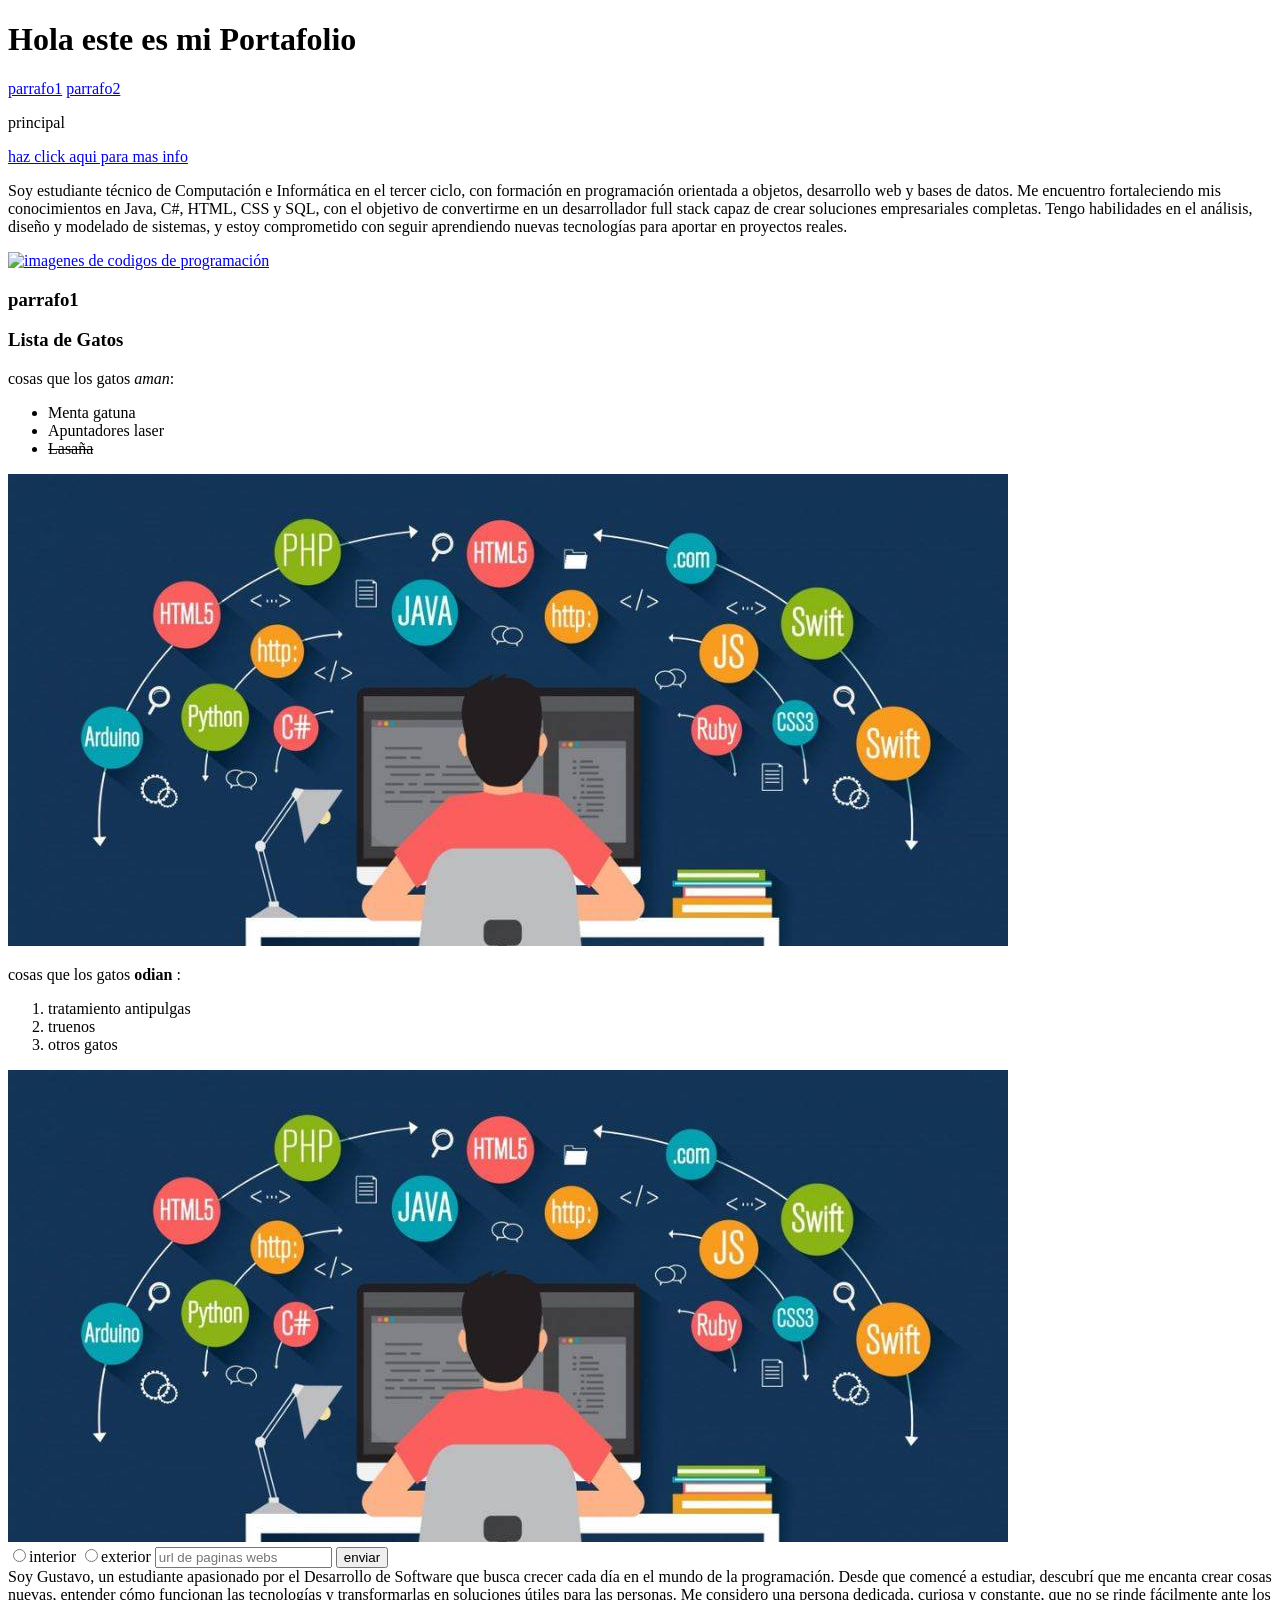
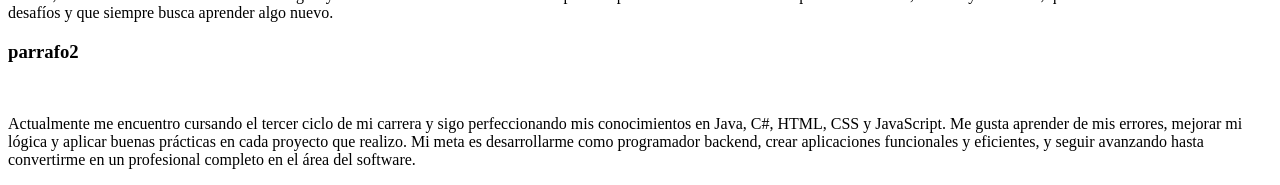
==== index.html @ 9cce6bbe "actualizacion2" ====
<!DOCTYPE html>
<html lang="es">
  <head>
    <title>Portafolio Gustavo</title>
      </head>
        <body>
    
          <main>
            <h1>Hola este es mi Portafolio</h1>
            <a href="#parrafo1">parrafo1</a>
            <a href="#parrafo2">parrafo2</a>
            <p>principal</p>
              <p><a href="https://www.youtube.com/" target="_blank" rel="noopener neroferrer">haz click aqui para mas info</a>  </p>  
              <p>Soy estudiante técnico de Computación e Informática en el tercer ciclo, con formación en programación orientada a objetos, desarrollo web y bases de datos.
               Me encuentro fortaleciendo mis conocimientos en Java, C#, HTML, CSS y SQL, con el objetivo de convertirme en un desarrollador full stack capaz de crear soluciones empresariales completas.
              Tengo habilidades en el análisis, diseño y modelado de sistemas, y estoy comprometido con seguir aprendiendo nuevas tecnologías para aportar en proyectos reales.
              </p>
            <a href="#"><img src="https://www.sise.edu.pe/uploads/guia_lenguaje_programacion_254696ccae.jpg" alt="imagenes de codigos de programación"></a>
         <br>
           
              
              <h3 id="parrafo1">parrafo1</h3>
            <p >

              <h3> Lista de Gatos</h3>
              <p>cosas que los gatos <em>aman</em>:</p>

              <ul>
                <li>Menta gatuna</li>
                <li>Apuntadores laser</li>
                <li><s>Lasaña</s></li>
              </ul>
              <a href="https://www.youtube.com/" target="_blank" rel="noopener neroferrer"><img src="img/programacion.jpg" alt="iamgen de programacion"></a>
             
              <p>cosas que los gatos <strong> odian </strong>:</p>
              <ol>
               <li>tratamiento antipulgas</li>
               <li>truenos</li>
               <li>otros gatos</li>
              
              </ol>
              <img src="img/programacion.jpg">
              <form >
                <label forn><input type="radio">interior</label>
                <input type="radio">exterior
               <input type="text" placeholder="url de paginas webs">
               <button type="submit">enviar</button>


              </form>


            </main>
          


Soy Gustavo, un estudiante apasionado por el Desarrollo de Software que busca crecer cada día en el mundo de la programación. Desde que comencé a estudiar, descubrí que me encanta crear cosas nuevas, entender cómo funcionan las tecnologías y transformarlas en soluciones útiles para las personas. Me considero una persona dedicada, curiosa y constante, que no se rinde fácilmente ante los desafíos y que siempre busca aprender algo nuevo.
</p >
<h3 id="parrafo2">parrafo2</h3> <br>
<p >
Actualmente me encuentro cursando el tercer ciclo de mi carrera y sigo perfeccionando mis conocimientos en Java, C#, HTML, CSS y JavaScript. Me gusta aprender de mis errores, mejorar mi lógica y aplicar buenas prácticas en cada proyecto que realizo. Mi meta es desarrollarme como programador backend, crear aplicaciones funcionales y eficientes, y seguir avanzando hasta convertirme en un profesional completo en el área del software.
</p>

        </body>



</html>
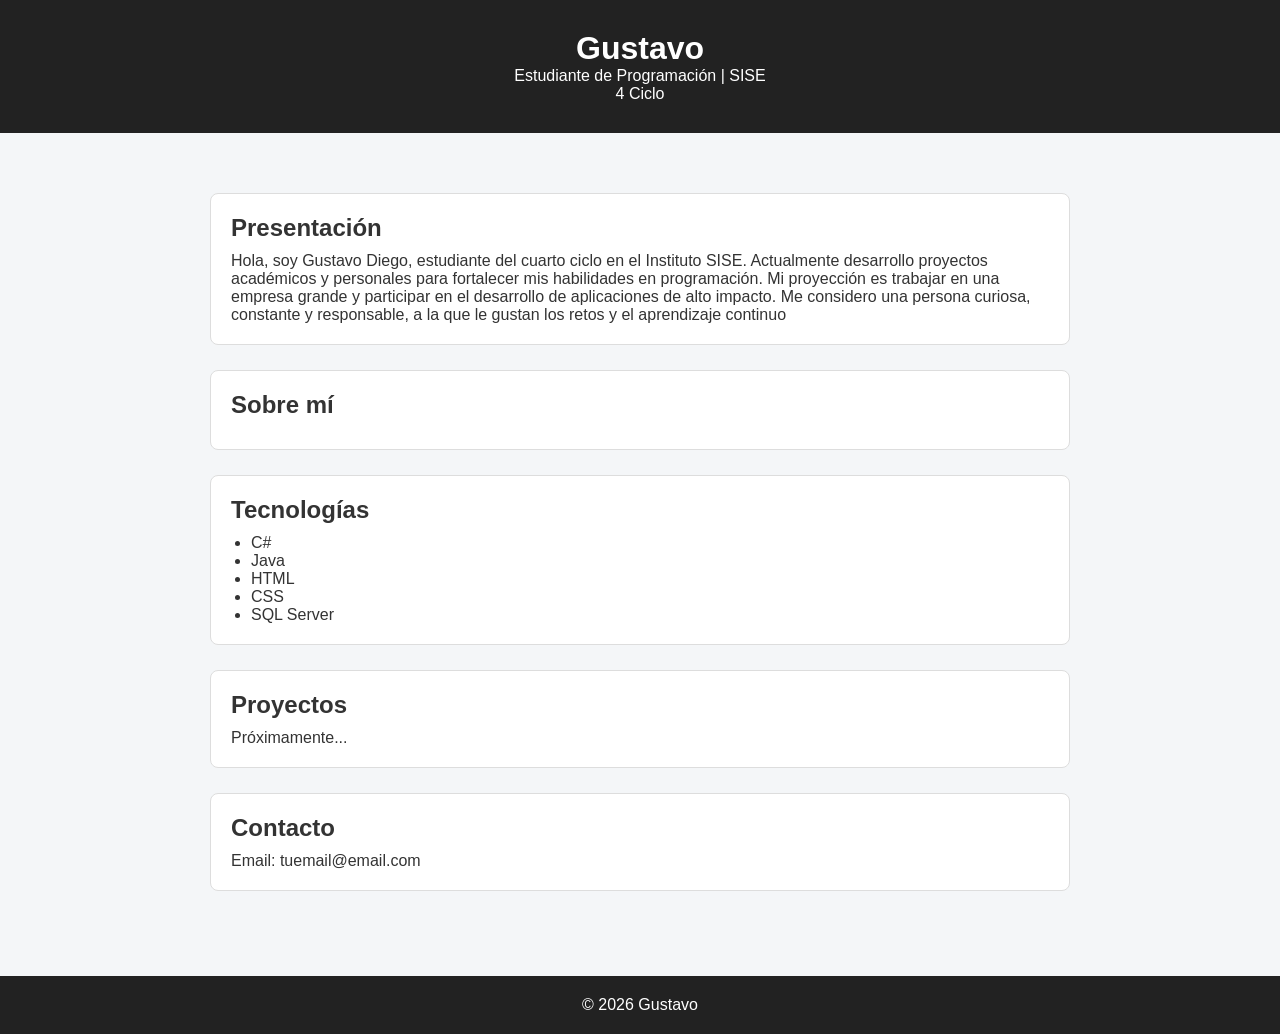
==== commit a024e758: "avance" ====
--- a/index.html
+++ b/index.html
@@ -1,68 +1,66 @@
 <!DOCTYPE html>
 <html lang="es">
-  <head>
-    <title>Portafolio Gustavo</title>
-      </head>
-        <body>
+<head>
+    <meta charset="UTF-8">
+    <title>Portafolio | Gustavo</title>
+    <link rel="stylesheet" href="css/style.css">
+
     
-          <main>
-            <h1>Hola este es mi Portafolio</h1>
-            <a href="#parrafo1">parrafo1</a>
-            <a href="#parrafo2">parrafo2</a>
-            <p>principal</p>
-              <p><a href="https://www.youtube.com/" target="_blank" rel="noopener neroferrer">haz click aqui para mas info</a>  </p>  
-              <p>Soy estudiante técnico de Computación e Informática en el tercer ciclo, con formación en programación orientada a objetos, desarrollo web y bases de datos.
-               Me encuentro fortaleciendo mis conocimientos en Java, C#, HTML, CSS y SQL, con el objetivo de convertirme en un desarrollador full stack capaz de crear soluciones empresariales completas.
-              Tengo habilidades en el análisis, diseño y modelado de sistemas, y estoy comprometido con seguir aprendiendo nuevas tecnologías para aportar en proyectos reales.
-              </p>
-            <a href="#"><img src="https://www.sise.edu.pe/uploads/guia_lenguaje_programacion_254696ccae.jpg" alt="imagenes de codigos de programación"></a>
-         <br>
-           
-              
-              <h3 id="parrafo1">parrafo1</h3>
-            <p >
+</head>
 
-              <h3> Lista de Gatos</h3>
-              <p>cosas que los gatos <em>aman</em>:</p>
+<body>
 
-              <ul>
-                <li>Menta gatuna</li>
-                <li>Apuntadores laser</li>
-                <li><s>Lasaña</s></li>
-              </ul>
-              <a href="https://www.youtube.com/" target="_blank" rel="noopener neroferrer"><img src="img/programacion.jpg" alt="iamgen de programacion"></a>
-             
-              <p>cosas que los gatos <strong> odian </strong>:</p>
-              <ol>
-               <li>tratamiento antipulgas</li>
-               <li>truenos</li>
-               <li>otros gatos</li>
-              
-              </ol>
-              <img src="img/programacion.jpg">
-              <form >
-                <label forn><input type="radio">interior</label>
-                <input type="radio">exterior
-               <input type="text" placeholder="url de paginas webs">
-               <button type="submit">enviar</button>
+    <header>
+        <h1>Gustavo</h1>
+        <p>Estudiante de Programación | SISE</p>
+        <p>4 Ciclo</p>
+    </header>
 
+    <main>
 
-              </form>
+        <section id="inicio">
+            <h2>Presentación</h2>
+            <p>
+             Hola, soy Gustavo Diego, estudiante del cuarto ciclo en el Instituto SISE.
+             Actualmente desarrollo proyectos académicos y personales para fortalecer mis habilidades en programación.
+             Mi proyección es trabajar en una empresa grande y participar en el desarrollo de aplicaciones de alto impacto.
+             Me considero una persona curiosa, constante y responsable, a la que le gustan los retos y el aprendizaje continuo
+            </p>
+        </section>
 
+        <section id="sobre-mi">
+            <h2>Sobre mí</h2>
+            <p>
+                <!-- Tu historia, intereses -->
+            </p>
+        </section>
 
-            </main>
-          
+        <section id="tecnologias">
+            <h2>Tecnologías</h2>
+            <ul>
+                <li>C#</li>
+                <li>Java</li>
+                <li>HTML</li>
+                <li>CSS</li>
+                <li>SQL Server</li>
+            </ul>
+        </section>
 
+        <section id="proyectos">
+            <h2>Proyectos</h2>
+            <p>Próximamente...</p>
+        </section>
 
-Soy Gustavo, un estudiante apasionado por el Desarrollo de Software que busca crecer cada día en el mundo de la programación. Desde que comencé a estudiar, descubrí que me encanta crear cosas nuevas, entender cómo funcionan las tecnologías y transformarlas en soluciones útiles para las personas. Me considero una persona dedicada, curiosa y constante, que no se rinde fácilmente ante los desafíos y que siempre busca aprender algo nuevo.
-</p >
-<h3 id="parrafo2">parrafo2</h3> <br>
-<p >
-Actualmente me encuentro cursando el tercer ciclo de mi carrera y sigo perfeccionando mis conocimientos en Java, C#, HTML, CSS y JavaScript. Me gusta aprender de mis errores, mejorar mi lógica y aplicar buenas prácticas en cada proyecto que realizo. Mi meta es desarrollarme como programador backend, crear aplicaciones funcionales y eficientes, y seguir avanzando hasta convertirme en un profesional completo en el área del software.
-</p>
+        <section id="contacto">
+            <h2>Contacto</h2>
+            <p>Email: tuemail@email.com</p>
+        </section>
 
-        </body>
+    </main>
 
+    <footer>
+        <p>© 2026 Gustavo</p>
+    </footer>
 
-
-</html>+</body>
+</html>
--- a/css/style.css
+++ b/css/style.css
@@ -0,0 +1,47 @@
+* {
+  margin: 0;
+  padding: 0;
+  box-sizing: border-box;
+  font-family: Arial, sans-serif;
+}
+
+body {
+  background-color: #f4f6f8;
+  color: #333;
+}
+
+header {
+  background: #222;
+  color: white;
+  padding: 30px;
+  text-align: center;
+}
+
+main {
+  max-width: 900px;
+  margin: 40px auto;
+  padding: 20px;
+}
+
+section {
+  background: white;
+  padding: 20px;
+  margin-bottom: 25px;
+  border-radius: 8px;
+  border: 1px solid #ddd;
+}
+
+h2 {
+  margin-bottom: 10px;
+}
+
+ul {
+  padding-left: 20px;
+}
+
+footer {
+  text-align: center;
+  padding: 20px;
+  background: #222;
+  color: white;
+}
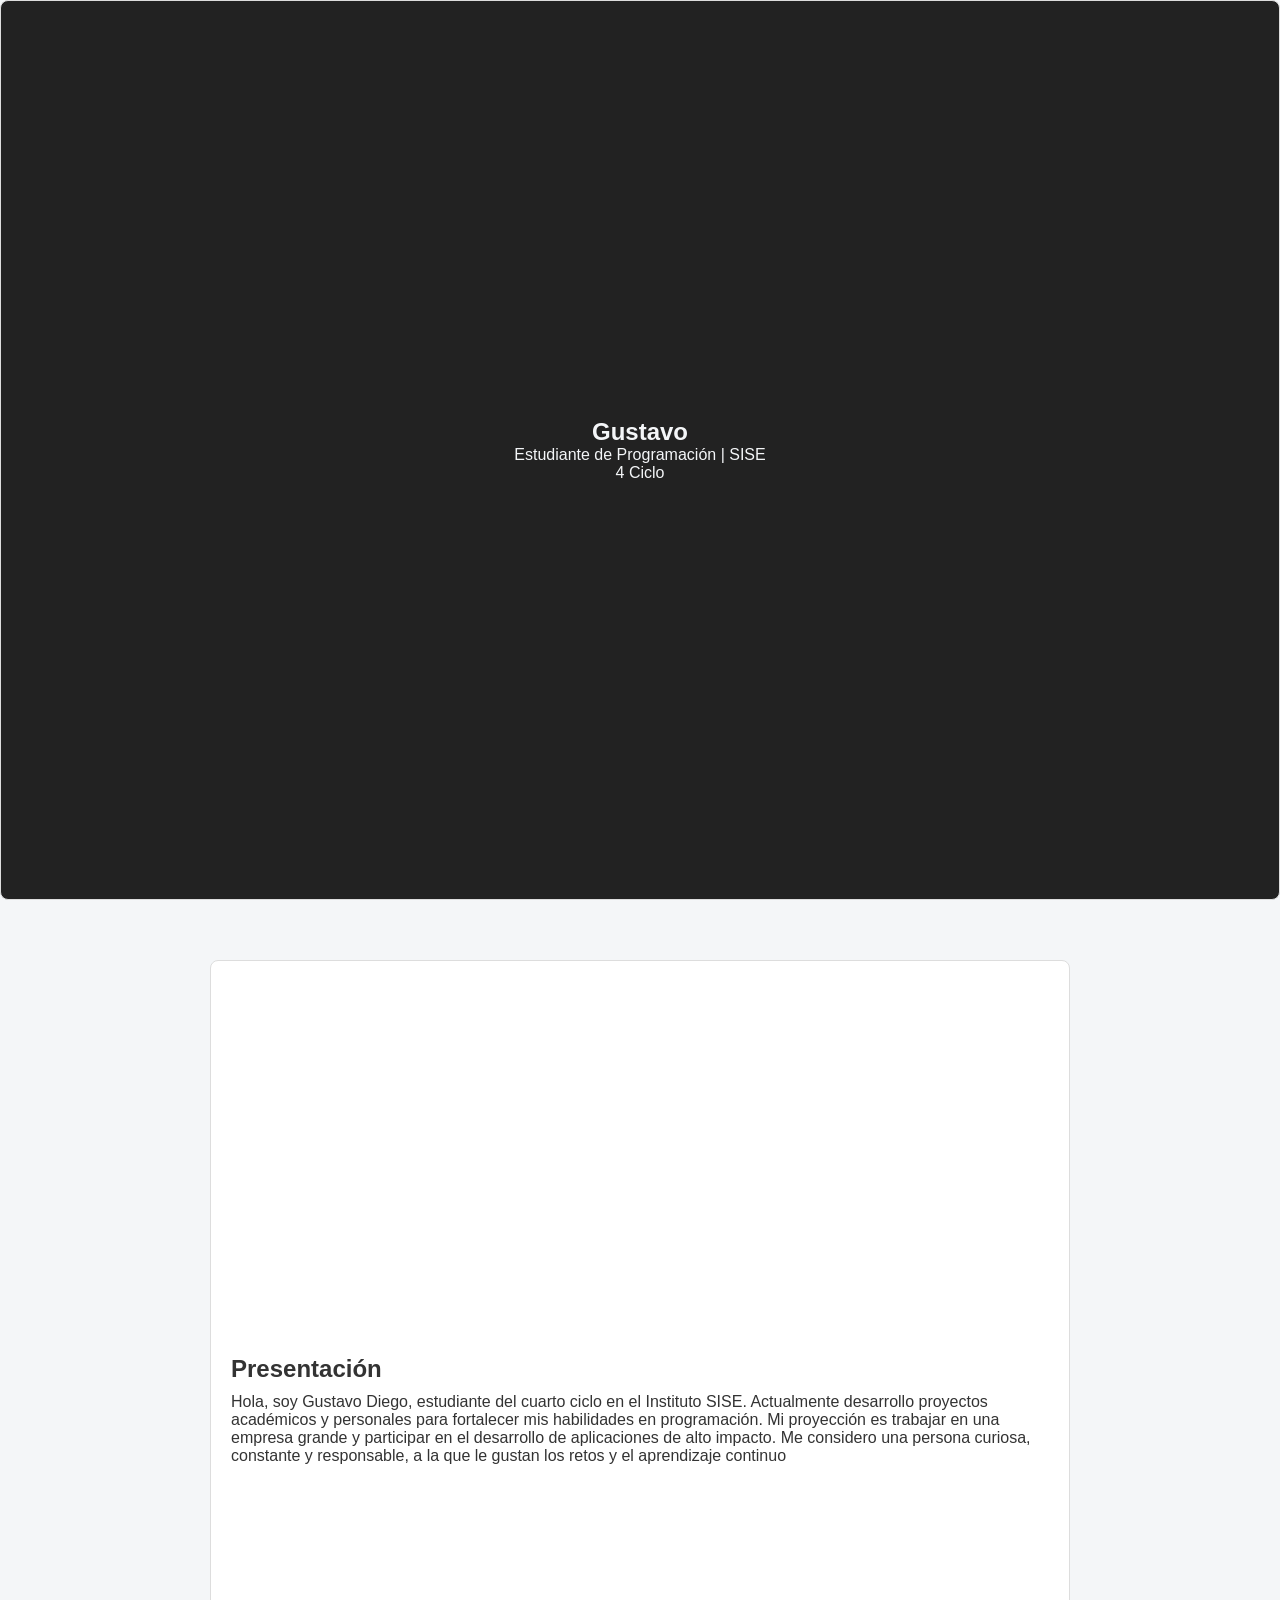
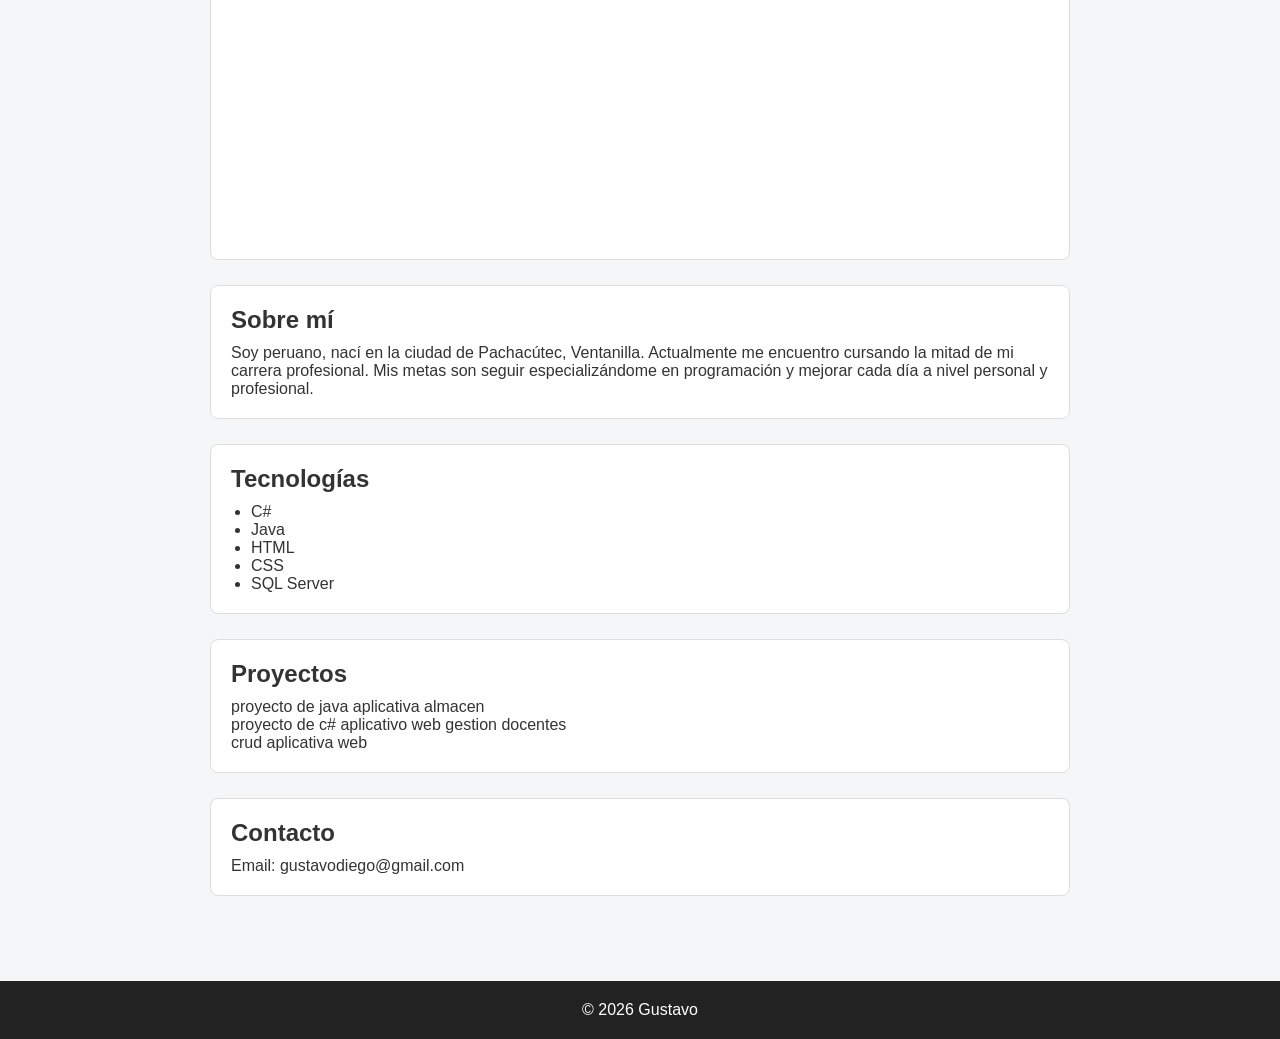
==== commit ade9c53d: "avance centrado de inicio" ====
--- a/index.html
+++ b/index.html
@@ -4,21 +4,28 @@
     <meta charset="UTF-8">
     <title>Portafolio | Gustavo</title>
     <link rel="stylesheet" href="css/style.css">
-
+    
     
 </head>
 
 <body>
 
-    <header>
+ 
+            
+                
+      <section class="pantalla">
+       
         <h1>Gustavo</h1>
         <p>Estudiante de Programación | SISE</p>
         <p>4 Ciclo</p>
-    </header>
-
+      
+     </section>
+   
+ 
+         
     <main>
-
-        <section id="inicio">
+    
+            <section id="inicio" class="inicio">
             <h2>Presentación</h2>
             <p>
              Hola, soy Gustavo Diego, estudiante del cuarto ciclo en el Instituto SISE.
@@ -26,12 +33,15 @@
              Mi proyección es trabajar en una empresa grande y participar en el desarrollo de aplicaciones de alto impacto.
              Me considero una persona curiosa, constante y responsable, a la que le gustan los retos y el aprendizaje continuo
             </p>
-        </section>
+            </section>
+           
 
         <section id="sobre-mi">
             <h2>Sobre mí</h2>
             <p>
-                <!-- Tu historia, intereses -->
+                Soy peruano, nací en la ciudad de Pachacútec, Ventanilla.
+                Actualmente me encuentro cursando la mitad de mi carrera profesional.
+                Mis metas son seguir especializándome en programación y mejorar cada día a nivel personal y profesional.
             </p>
         </section>
 
@@ -48,12 +58,14 @@
 
         <section id="proyectos">
             <h2>Proyectos</h2>
-            <p>Próximamente...</p>
+            <p>proyecto de java aplicativa almacen</p>
+            <p>proyecto de c# aplicativo web gestion docentes</p>
+            <p>crud aplicativa web</p>
         </section>
 
         <section id="contacto">
             <h2>Contacto</h2>
-            <p>Email: tuemail@email.com</p>
+            <p>Email: gustavodiego@gmail.com</p>
         </section>
 
     </main>
--- a/css/style.css
+++ b/css/style.css
@@ -45,3 +45,21 @@
   background: #222;
   color: white;
 }
+
+.pantalla {
+  height: 100vh;
+  display: flex;
+  flex-direction: column;
+  justify-content: center;
+  align-items: center;
+  background: #222;
+  color: #f4f6f8;
+}
+.inicio {
+  height: 100vh;
+  display: flex;
+  flex-direction: column;
+  justify-content: center;
+  align-items: flex-start;
+  text-align: left;
+}
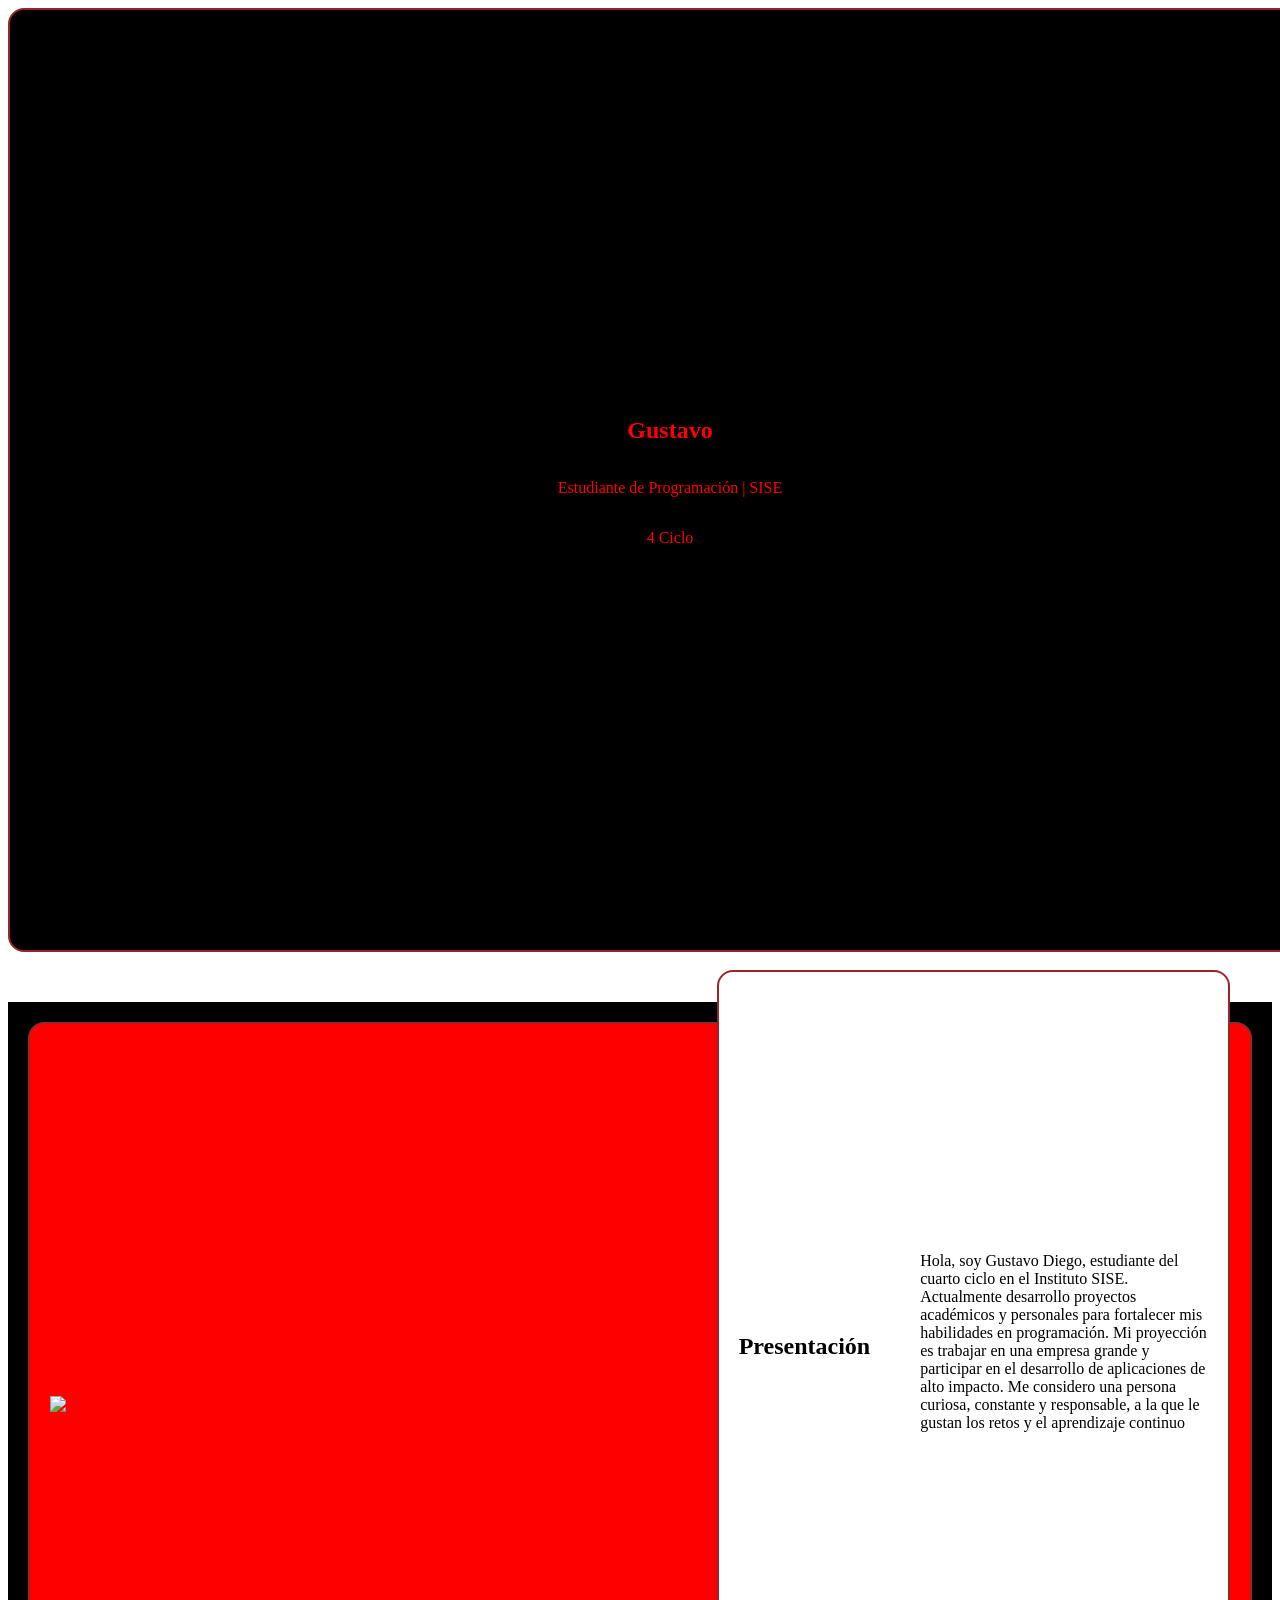
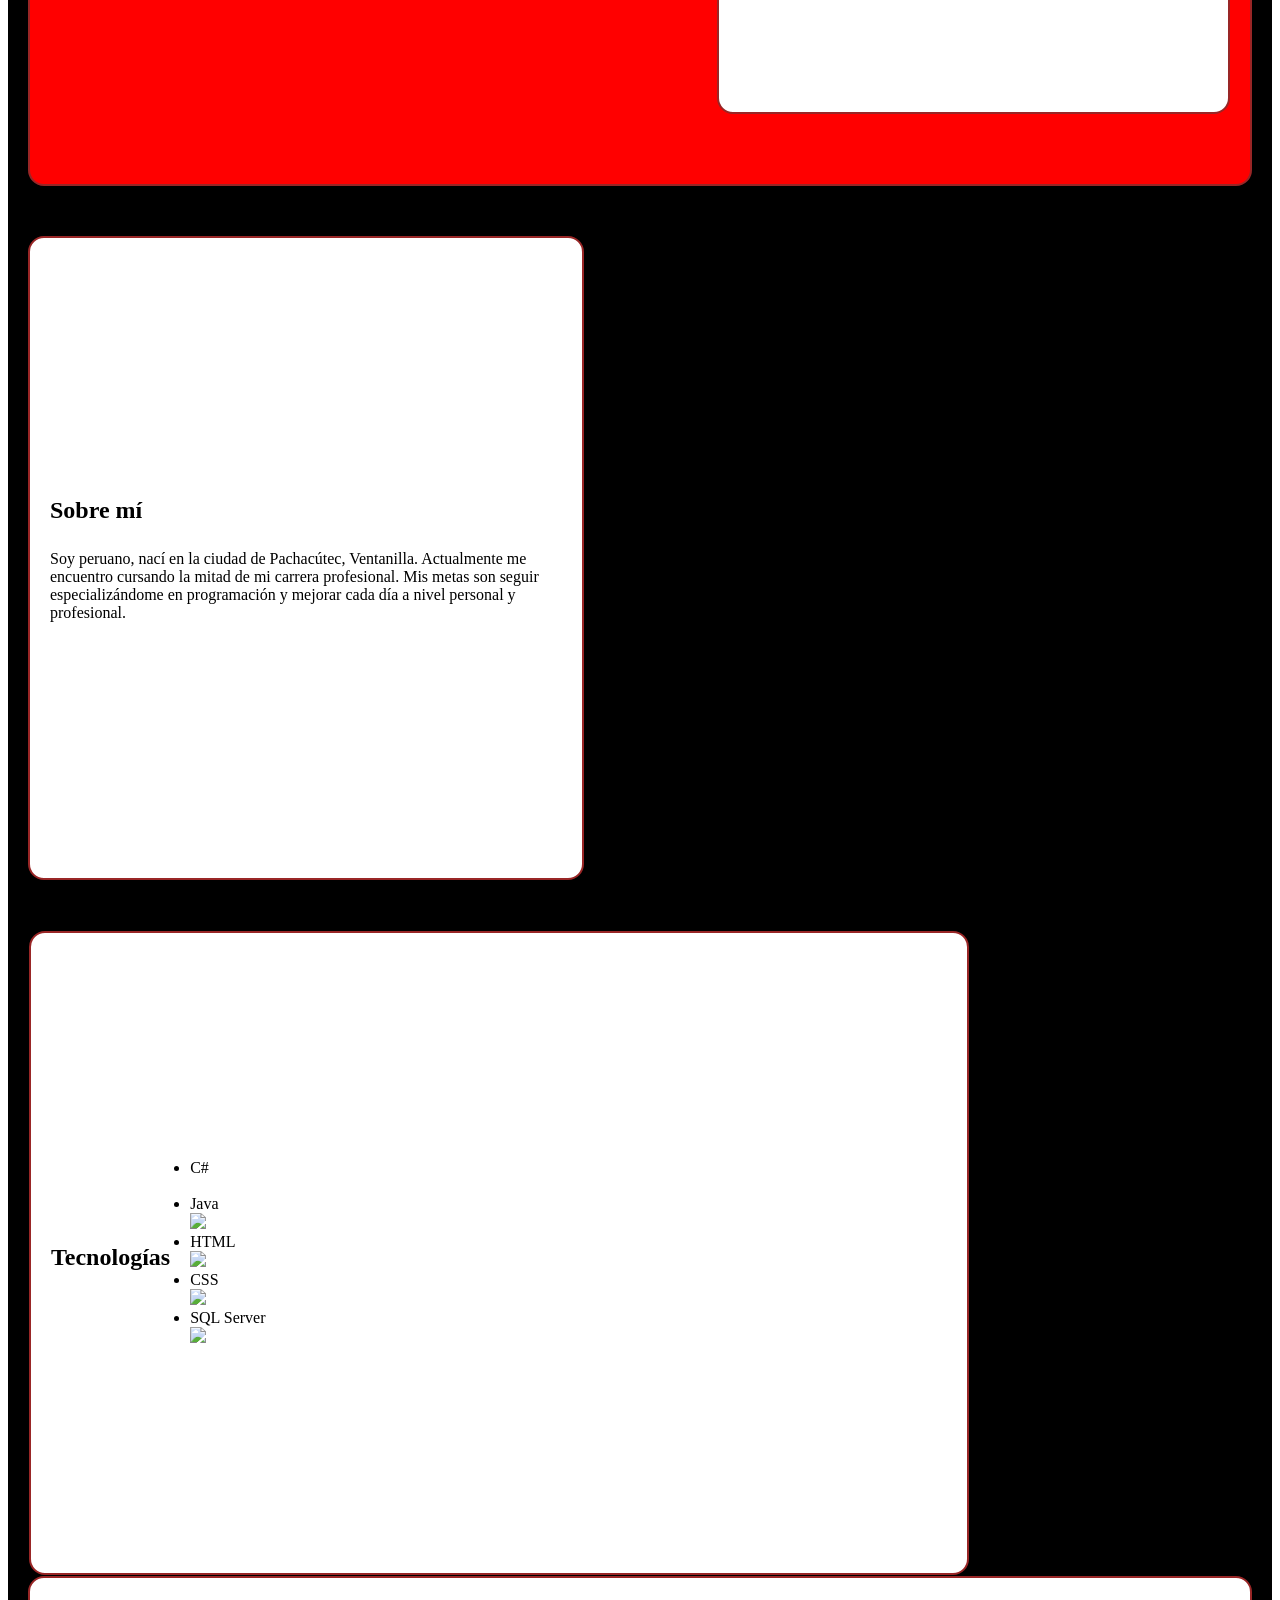
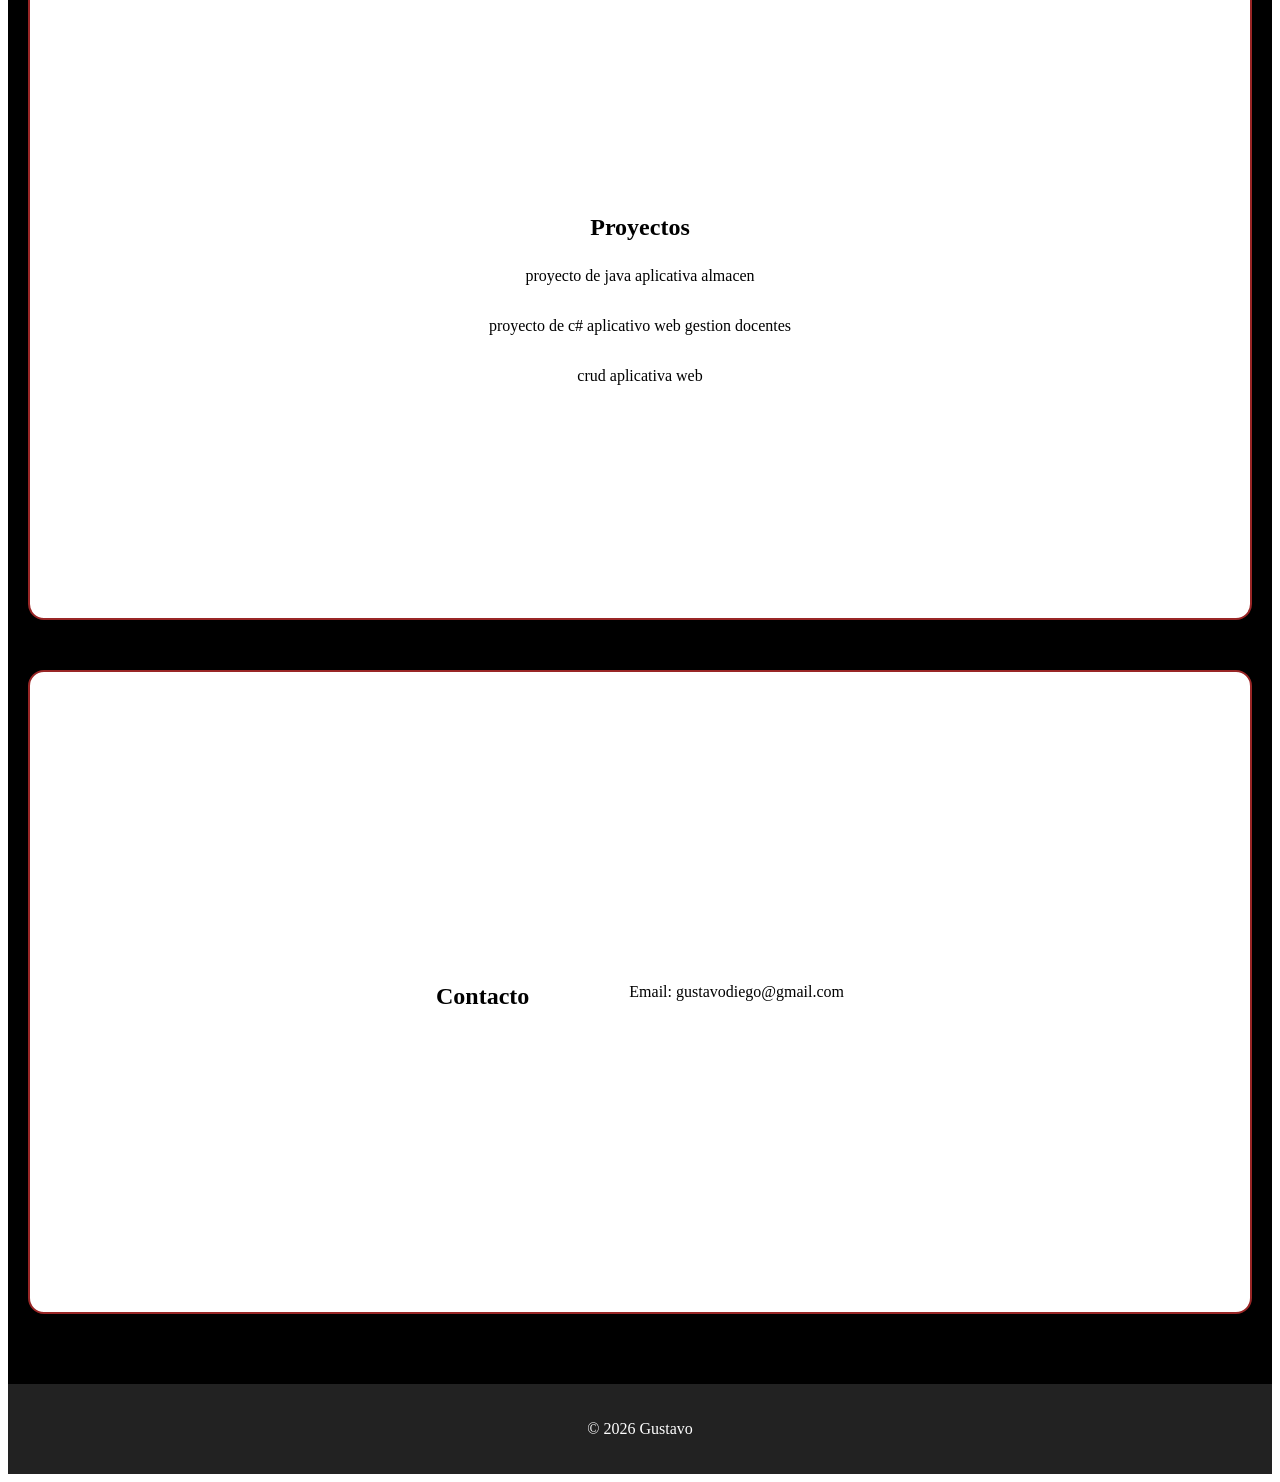
==== commit 3a42952c: "avance2" ====
--- a/index.html
+++ b/index.html
@@ -24,8 +24,10 @@
  
          
     <main>
-    
-            <section id="inicio" class="inicio">
+            <section class="contenedor-presentacion">
+            
+                <img src="https://encrypted-tbn0.gstatic.com/images?q=tbn:ANd9GcTNmwj1aeTQjbBTw-MqZvnBuX50CqF8sn79lw&s"  class="fprogramando">
+                 <section id="inicio" class="Presentacion">
             <h2>Presentación</h2>
             <p>
              Hola, soy Gustavo Diego, estudiante del cuarto ciclo en el Instituto SISE.
@@ -34,36 +36,53 @@
              Me considero una persona curiosa, constante y responsable, a la que le gustan los retos y el aprendizaje continuo
             </p>
             </section>
-           
+               </section>
 
-        <section id="sobre-mi">
+        <section id="sobre-mi" class="sobremi">
             <h2>Sobre mí</h2>
             <p>
                 Soy peruano, nací en la ciudad de Pachacútec, Ventanilla.
                 Actualmente me encuentro cursando la mitad de mi carrera profesional.
                 Mis metas son seguir especializándome en programación y mejorar cada día a nivel personal y profesional.
             </p>
-        </section>
+        </section> 
 
-        <section id="tecnologias">
+        <section id="tecnologias" class="tecnologias">
             <h2>Tecnologías</h2>
             <ul>
+                <div>
                 <li>C#</li>
+                <img src="https://encrypted-tbn0.gstatic.com/images?q=tbn:ANd9GcRT6mDvl9odi-fcxjY7S1HItDwaizVfRbatVQ&s" alt="">
+                 </div>
+                  <div>
                 <li>Java</li>
+                <img src="https://okhosting.com/wp-content/uploads/2019/01/java.jpg" >
+               </div>
+                <div>
                 <li>HTML</li>
-                <li>CSS</li>
+                 <img src="https://www.adaweb.es/wp-content/uploads/2019/09/html5-logo-adaweb.png">
+                </div>   
+                 <div>          
+                 <li>CSS</li>
+                 <img src="https://www.tutorialspoint.com/css/images/css.png">
+
+                 </div>
+                  <div>
                 <li>SQL Server</li>
+                <img src="https://encrypted-tbn0.gstatic.com/images?q=tbn:ANd9GcQzM9FF3heKwLVmFAuibMN3Nhxmo2CZ3RtZOg&s">
+                </div>
             </ul>
         </section>
 
-        <section id="proyectos">
+        <section id="proyectos" class="proyectos">
             <h2>Proyectos</h2>
             <p>proyecto de java aplicativa almacen</p>
             <p>proyecto de c# aplicativo web gestion docentes</p>
             <p>crud aplicativa web</p>
+            <a href=""></a>
         </section>
 
-        <section id="contacto">
+        <section id="contacto" class="contacto">
             <h2>Contacto</h2>
             <p>Email: gustavodiego@gmail.com</p>
         </section>
--- a/css/style.css
+++ b/css/style.css
@@ -1,34 +1,27 @@
-* {
-  margin: 0;
-  padding: 0;
-  box-sizing: border-box;
-  font-family: Arial, sans-serif;
-}
-
-body {
-  background-color: #f4f6f8;
-  color: #333;
-}
-
-header {
-  background: #222;
-  color: white;
-  padding: 30px;
-  text-align: center;
-}
+ 
 
 main {
-  max-width: 900px;
-  margin: 40px auto;
+  margin:0 auto ;
   padding: 20px;
+  display: flex;
+  flex-direction: column;
+  background: black;
+  
 }
 
 section {
+  
   background: white;
   padding: 20px;
-  margin-bottom: 25px;
-  border-radius: 8px;
-  border: 1px solid #ddd;
+  margin-bottom: 50px;
+  border-radius: 16px;
+  border: 2px solid #992626;
+  height: 80vh;
+  width: auto;
+  display: flex;
+  
+  
+  
 }
 
 h2 {
@@ -48,18 +41,92 @@
 
 .pantalla {
   height: 100vh;
+  width: 100vw;
   display: flex;
   flex-direction: column;
   justify-content: center;
   align-items: center;
-  background: #222;
-  color: #f4f6f8;
+  background: black;
+  color:red;
 }
-.inicio {
-  height: 100vh;
+.Presentacion {
+   height: 700px;
+  width: 50vw;
+  justify-content: center;
+  align-self: flex-end;
   display: flex;
+  flex-direction: row;
+  align-items: center;
+  gap: 50px;
+  
+}
+.sobremi {
+  width: 40vw;
+  height: 600px;
   flex-direction: column;
   justify-content: center;
-  align-items: flex-start;
-  text-align: left;
+
 }
+.contenedor-presentacion img {
+  width: 500px;
+  height: auto;
+ 
+}
+.tecnologias
+{  
+
+  height: 600px;
+  margin: 1px;
+  width: 70vw;
+  display: flex;
+  flex-direction: row;
+  align-items: center;
+}
+.texttecnologias
+{
+  height: 500px;
+  
+  flex-direction: column;
+
+}
+.proyectos {
+  height: 600px;
+  flex-direction: column;
+  justify-content: center;
+  align-items: center;
+
+}
+
+
+.fprogramando {
+
+  display: grid;
+  gap: 25px;
+  grid-template-columns:repeat(5,1fr);
+}
+
+.fprogramando img {
+  width: 180px;
+  height: auto;
+}
+
+
+.contenedor-presentacion{
+  display: flex;
+  flex-direction: row;
+  justify-content:center;
+  align-items: center;
+  gap: 300px;
+   background: red;
+}
+.contacto {
+    height: 600px;
+  flex-direction: row;
+  justify-content: center;
+  align-items: center;
+  gap: 100px;
+
+}
+.contenedortecnologia{
+  gap: 100px;
+}
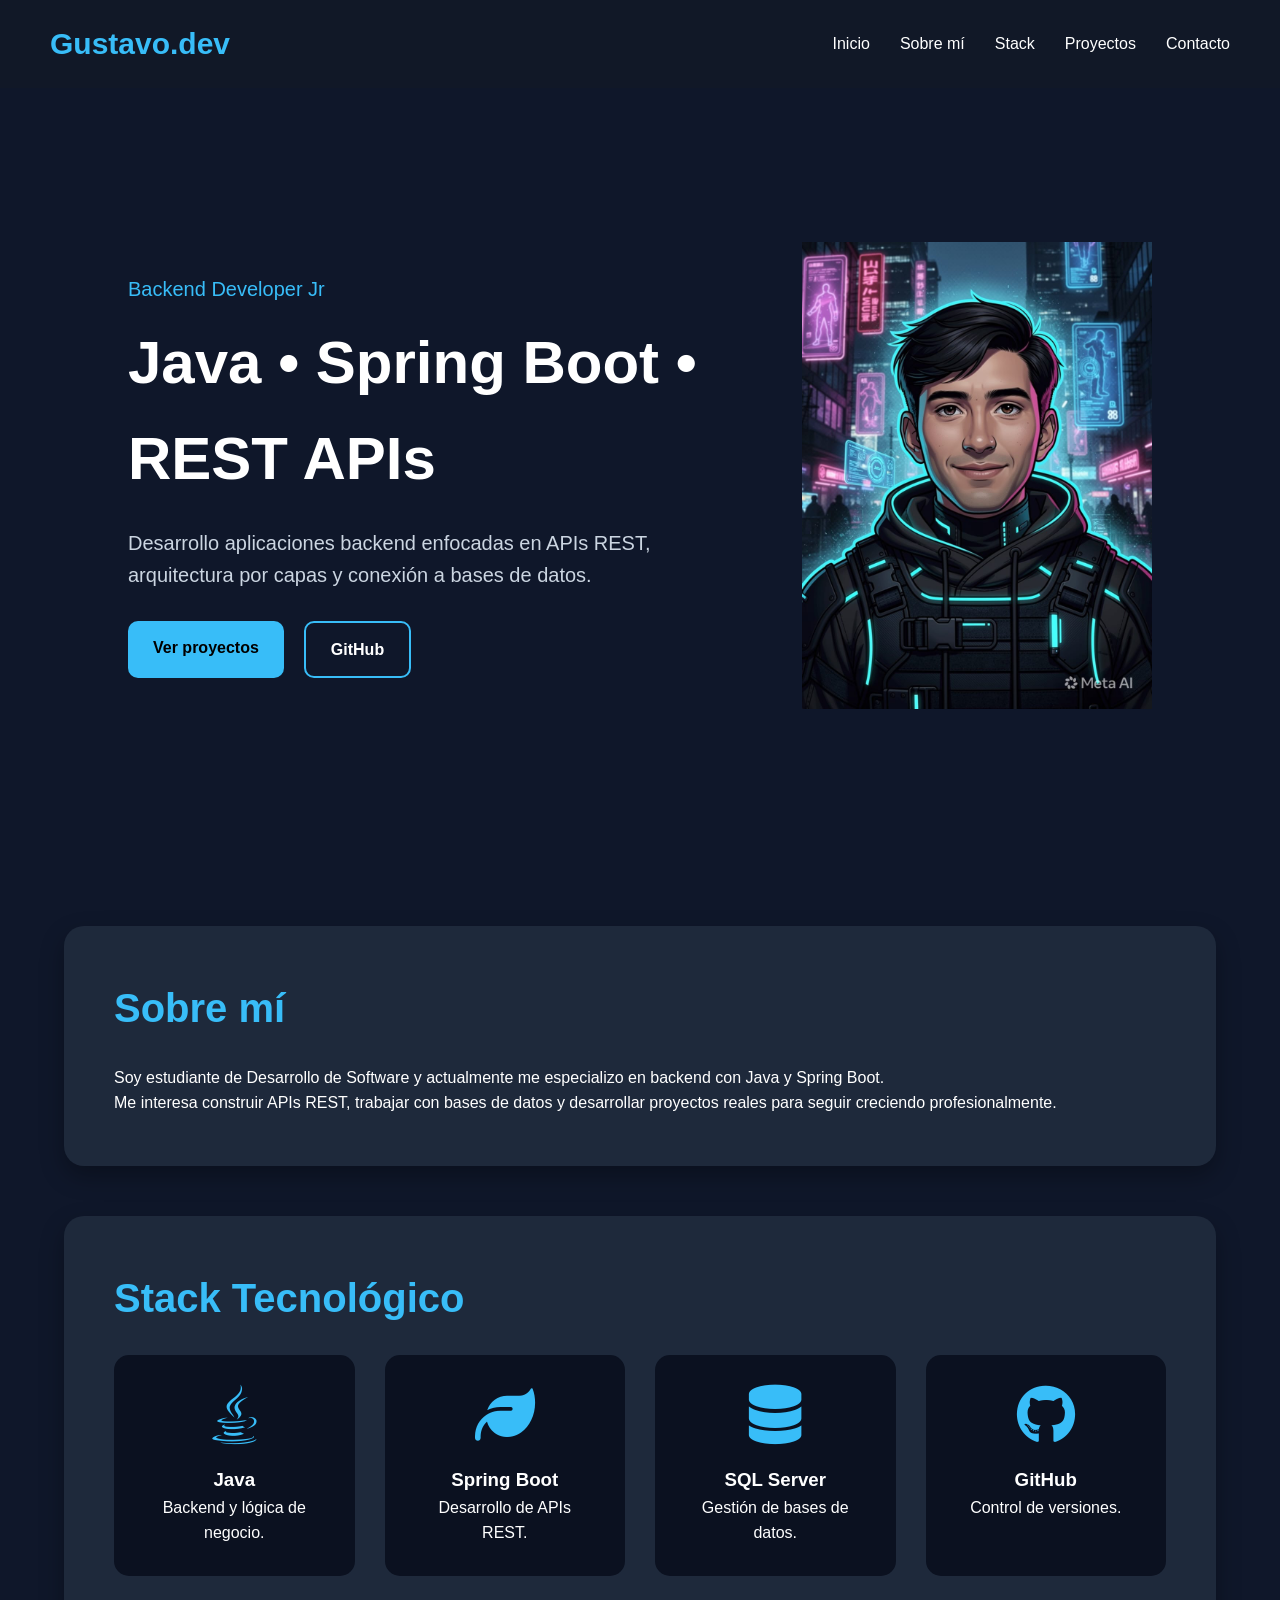
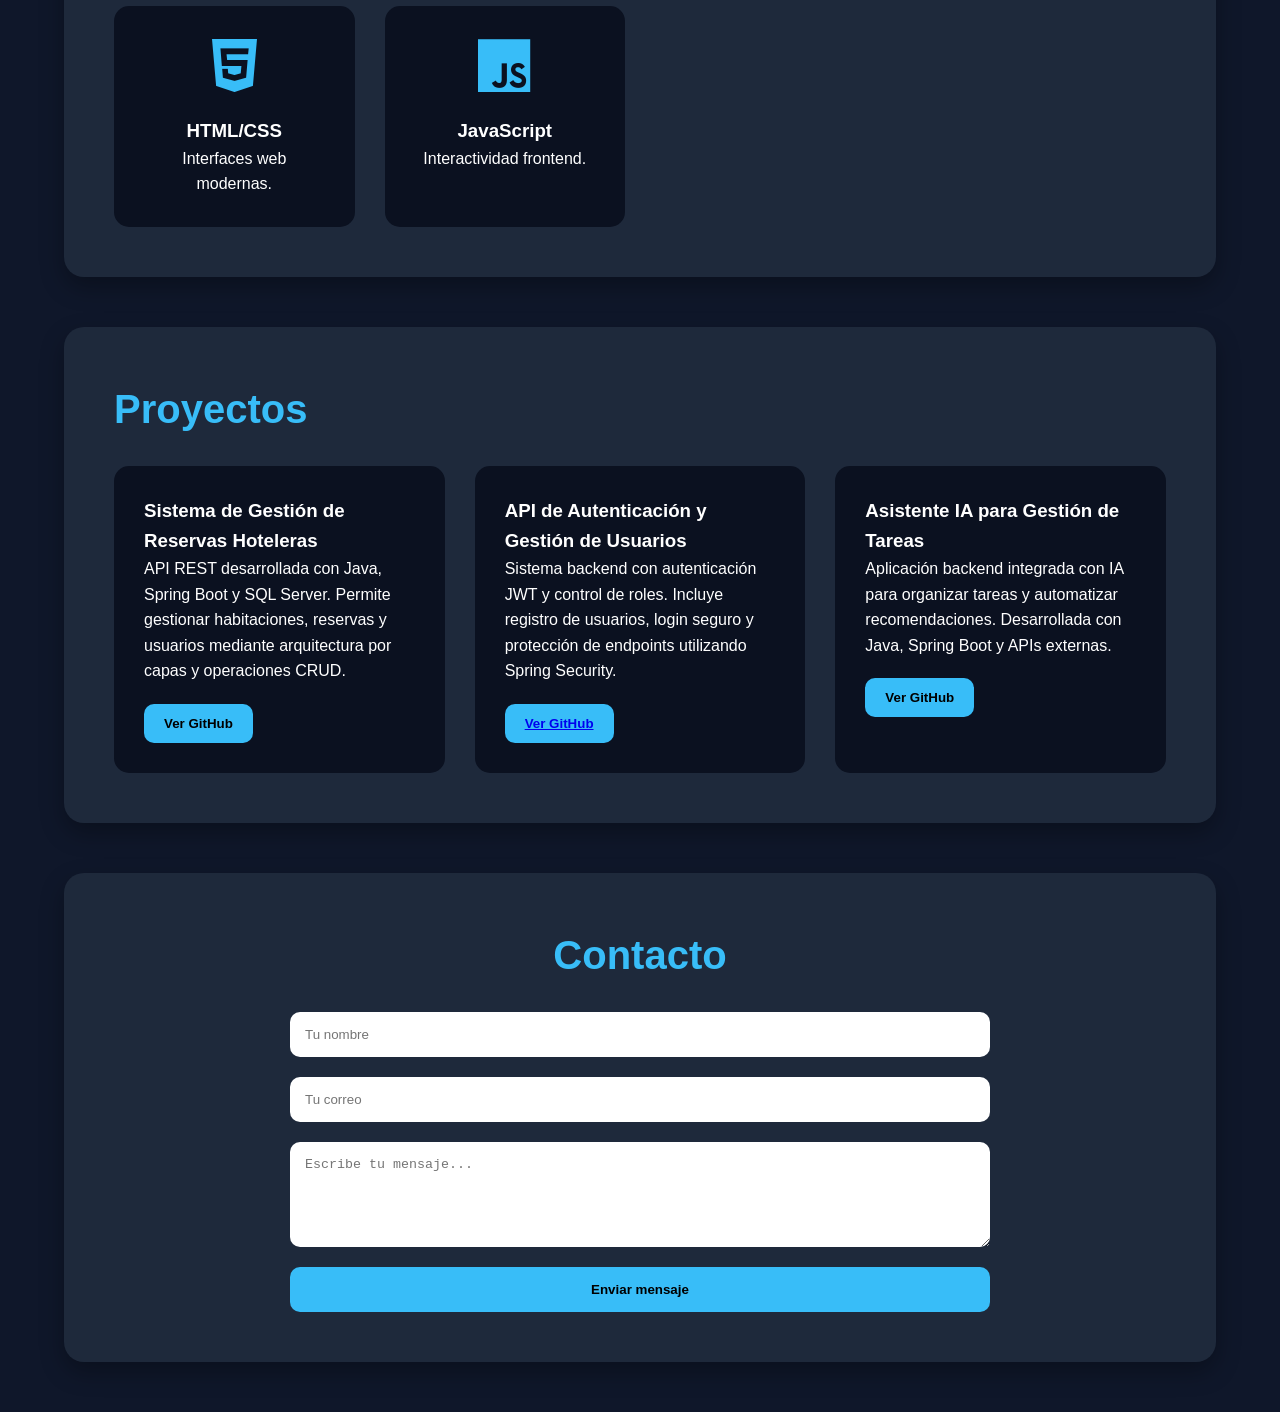
==== commit 5c28efe2: "portafolio.inicio" ====
--- a/index.html
+++ b/index.html
@@ -1,97 +1,358 @@
+```html
 <!DOCTYPE html>
+
+<!-- Idioma -->
 <html lang="es">
+
 <head>
+
+    <!-- Caracteres especiales -->
     <meta charset="UTF-8">
-    <title>Portafolio | Gustavo</title>
+
+    <!-- Responsive -->
+    <meta name="viewport" content="width=device-width, initial-scale=1.0">
+
+    <!-- Título -->
+    <title>Gustavo | Backend Developer</title>
+
+    <!-- CSS -->
     <link rel="stylesheet" href="css/style.css">
-    
-    
+
+    <!-- Iconos -->
+    <link rel="stylesheet"
+        href="https://cdnjs.cloudflare.com/ajax/libs/font-awesome/6.5.1/css/all.min.css">
+
 </head>
 
 <body>
 
- 
+
+    <!-- ========================= -->
+    <!-- NAVBAR -->
+    <!-- ========================= -->
+
+    <nav class="navbar">
+
+        <!-- Logo -->
+        <h1 class="logo">Gustavo.dev</h1>
+
+        <!-- Links -->
+        <ul class="nav-links">
+
+            <li><a href="#inicio">Inicio</a></li>
+
+            <li><a href="#sobre">Sobre mí</a></li>
+
+            <li><a href="#stack">Stack</a></li>
+
+            <li><a href="#proyectos">Proyectos</a></li>
+
+            <li><a href="#contacto">Contacto</a></li>
+
+        </ul>
+
+    </nav>
+
+
+
+    <!-- ========================= -->
+    <!-- HERO -->
+    <!-- ========================= -->
+
+    <header id="inicio" class="hero">
+
+        <!-- Información principal -->
+        <div class="hero-info">
+
+            <p class="backend-text">
+                Backend Developer Jr
+            </p>
+
+            <h1>
+                Java • Spring Boot • REST APIs
+            </h1>
+
+            <p class="descripcion">
+
+                Desarrollo aplicaciones backend enfocadas en APIs REST,
+                arquitectura por capas y conexión a bases de datos.
+
+            </p>
+
+            <!-- Botones -->
+            <div class="hero-buttons">
+
+                <a href="#proyectos" class="btn">
+                    Ver proyectos
+                </a>
+
+                <a href="https://github.com/Gustavobest" class="btn-secondary">
+                    GitHub
+                </a>
+
+            </div>
+
+        </div>
+
+
+        <!-- Imagen -->
+        <div class="hero-image">
+
+            <img src="img/fotoportada.jpg" alt="Backend Developer">
+
+        </div>
+
+    </header>
+
+
+
+    <!-- ========================= -->
+    <!-- MAIN -->
+    <!-- ========================= -->
+
+    <main>
+
+
+        <!-- ========================= -->
+        <!-- SOBRE MÍ -->
+        <!-- ========================= -->
+
+        <section id="sobre" class="card">
+
+            <h2>Sobre mí</h2>
+
+            <p>
+
+                Soy estudiante de Desarrollo de Software y actualmente
+                me especializo en backend con Java y Spring Boot.
+
+            </p>
+
+            <p>
+
+                Me interesa construir APIs REST, trabajar con bases de datos
+                y desarrollar proyectos reales para seguir creciendo profesionalmente.
+
+            </p>
+
+        </section>
+
+
+
+        <!-- ========================= -->
+        <!-- STACK -->
+        <!-- ========================= -->
+
+        <section id="stack" class="card">
+
+            <h2>Stack Tecnológico</h2>
+
+            <!-- Grid -->
+            <div class="stack-grid">
+
+
+                <!-- Java -->
+                <div class="tech-card">
+
+                    <i class="fa-brands fa-java"></i>
+
+                    <h3>Java</h3>
+
+                    <p>Backend y lógica de negocio.</p>
+
+                </div>
+
+
+
+                <!-- Spring -->
+                <div class="tech-card">
+
+                    <i class="fa-solid fa-leaf"></i>
+
+                    <h3>Spring Boot</h3>
+
+                    <p>Desarrollo de APIs REST.</p>
+
+                </div>
+
+
+
+                <!-- SQL -->
+                <div class="tech-card">
+
+                    <i class="fa-solid fa-database"></i>
+
+                    <h3>SQL Server</h3>
+
+                    <p>Gestión de bases de datos.</p>
+
+                </div>
+
+
+
+                <!-- GitHub -->
+                <div class="tech-card">
+
+                    <i class="fa-brands fa-github"></i>
+
+                    <h3>GitHub</h3>
+
+                    <p>Control de versiones.</p>
+
+                </div>
+
+
+
+                <!-- HTML/CSS -->
+                <div class="tech-card">
+
+                    <i class="fa-brands fa-html5"></i>
+
+                    <h3>HTML/CSS</h3>
+
+                    <p>Interfaces web modernas.</p>
+
+                </div>
+
+
+
+                <!-- JavaScript -->
+                <div class="tech-card">
+
+                    <i class="fa-brands fa-js"></i>
+
+                    <h3>JavaScript</h3>
+
+                    <p>Interactividad frontend.</p>
+
+                </div>
+
+            </div>
+
+        </section>
+
+
+
+        <!-- ========================= -->
+        <!-- PROYECTOS -->
+        <!-- ========================= -->
+
+        <section id="proyectos" class="card">
+
+            <h2>Proyectos</h2>
+
+            <div class="projects-grid">
+
+
+                <!-- Proyecto -->
+                <div class="project-card">
+
+                    <h3>Sistema de Gestión de Reservas Hoteleras</h3>
+
+                    <p>
+
+                        API REST desarrollada con Java, Spring Boot y SQL Server. Permite gestionar habitaciones, 
+                        reservas y usuarios mediante arquitectura por capas y operaciones CRUD.
+
+                    </p>
+
+                    <button>
+                        Ver GitHub
+                    </button>
+
+                </div>
+
+
+
+                <!-- Proyecto -->
+                <div class="project-card">
+
+                    <h3>API de Autenticación y Gestión de Usuarios</h3>
+
+                    <p>
+
+                        Sistema backend con autenticación JWT y control de roles. Incluye registro de usuarios,
+                         login seguro y protección de endpoints utilizando Spring Security.
+
+                    </p>
+                
+                    <button>
+                      <a href="https://github.com/Gustavobest/Grupo5-DSE">  Ver GitHub</a>
+                    </button>
+
+                </div>
+
+
+
+                <!-- Proyecto -->
+                <div class="project-card">
+
+                    <h3>Asistente IA para Gestión de Tareas</h3>
+
+                    <p>
+
+                        Aplicación backend integrada con IA para organizar tareas y automatizar recomendaciones.
+                         Desarrollada con Java, Spring Boot y APIs externas.
+
+                    </p>
+
+                    <button>
+                        Ver GitHub
+                    </button>
+
+                </div>
+
+            </div>
+
+        </section>
+
+
+
+        <!-- ========================= -->
+        <!-- CONTACTO -->
+        <!-- ========================= -->
+
+        <section id="contacto" class="card">
             
-                
-      <section class="pantalla">
-       
-        <h1>Gustavo</h1>
-        <p>Estudiante de Programación | SISE</p>
-        <p>4 Ciclo</p>
-      
-     </section>
-   
- 
-         
-    <main>
-            <section class="contenedor-presentacion">
-            
-                <img src="https://encrypted-tbn0.gstatic.com/images?q=tbn:ANd9GcTNmwj1aeTQjbBTw-MqZvnBuX50CqF8sn79lw&s"  class="fprogramando">
-                 <section id="inicio" class="Presentacion">
-            <h2>Presentación</h2>
-            <p>
-             Hola, soy Gustavo Diego, estudiante del cuarto ciclo en el Instituto SISE.
-             Actualmente desarrollo proyectos académicos y personales para fortalecer mis habilidades en programación.
-             Mi proyección es trabajar en una empresa grande y participar en el desarrollo de aplicaciones de alto impacto.
-             Me considero una persona curiosa, constante y responsable, a la que le gustan los retos y el aprendizaje continuo
-            </p>
-            </section>
-               </section>
-
-        <section id="sobre-mi" class="sobremi">
-            <h2>Sobre mí</h2>
-            <p>
-                Soy peruano, nací en la ciudad de Pachacútec, Ventanilla.
-                Actualmente me encuentro cursando la mitad de mi carrera profesional.
-                Mis metas son seguir especializándome en programación y mejorar cada día a nivel personal y profesional.
-            </p>
-        </section> 
-
-        <section id="tecnologias" class="tecnologias">
-            <h2>Tecnologías</h2>
-            <ul>
-                <div>
-                <li>C#</li>
-                <img src="https://encrypted-tbn0.gstatic.com/images?q=tbn:ANd9GcRT6mDvl9odi-fcxjY7S1HItDwaizVfRbatVQ&s" alt="">
-                 </div>
-                  <div>
-                <li>Java</li>
-                <img src="https://okhosting.com/wp-content/uploads/2019/01/java.jpg" >
-               </div>
-                <div>
-                <li>HTML</li>
-                 <img src="https://www.adaweb.es/wp-content/uploads/2019/09/html5-logo-adaweb.png">
-                </div>   
-                 <div>          
-                 <li>CSS</li>
-                 <img src="https://www.tutorialspoint.com/css/images/css.png">
-
-                 </div>
-                  <div>
-                <li>SQL Server</li>
-                <img src="https://encrypted-tbn0.gstatic.com/images?q=tbn:ANd9GcQzM9FF3heKwLVmFAuibMN3Nhxmo2CZ3RtZOg&s">
-                </div>
-            </ul>
+            <h2>Contacto</h2>
+
+            <!-- Formulario -->
+            <form class="contact-form">
+
+                <input
+                    type="text"
+                    placeholder="Tu nombre"
+                    required>
+
+                <input
+                    type="email"
+                    placeholder="Tu correo"
+                    required>
+
+                <textarea
+                    rows="5"
+                    placeholder="Escribe tu mensaje..."
+                    required></textarea>
+
+                <button type="submit">
+
+                    Enviar mensaje
+
+                </button>
+
+                <!-- Mensaje oculto -->
+                <p id="status" class="status-message"></p>
+
+            </form>
+
         </section>
 
-        <section id="proyectos" class="proyectos">
-            <h2>Proyectos</h2>
-            <p>proyecto de java aplicativa almacen</p>
-            <p>proyecto de c# aplicativo web gestion docentes</p>
-            <p>crud aplicativa web</p>
-            <a href=""></a>
-        </section>
-
-        <section id="contacto" class="contacto">
-            <h2>Contacto</h2>
-            <p>Email: gustavodiego@gmail.com</p>
-        </section>
-
     </main>
 
-    <footer>
-        <p>© 2026 Gustavo</p>
-    </footer>
+
+    <!-- JavaScript -->
+    <script src="js/script.js"></script>
 
 </body>
+
 </html>
--- a/css/style.css
+++ b/css/style.css
@@ -1,132 +1,564 @@
- 
-
-main {
-  margin:0 auto ;
-  padding: 20px;
+
+/* ========================= */
+/* RESET */
+/* ========================= */
+
+/*
+Elimina espacios automáticos
+*/
+
+*{
+    margin:0;
+    padding:0;
+    box-sizing:border-box;
+}
+
+
+
+/* ========================= */
+/* BODY */
+/* ========================= */
+
+body{
+
+    background:#0f172a;
+
+    color:white;
+
+    font-family:Arial, Helvetica, sans-serif;
+
+    line-height:1.6;
+
+    scroll-behavior:smooth;
+}
+
+
+
+/* ========================= */
+/* NAVBAR */
+/* ========================= */
+
+.navbar{
+
+    position:fixed;
+
+    top:0;
+
+    width:100%;
+
+    background:#111827;
+
+    padding:20px 50px;
+
+    display:flex;
+
+    justify-content:space-between;
+
+    align-items:center;
+
+    z-index:1000;
+}
+
+
+
+/* Logo */
+
+.logo{
+
+    color:#38bdf8;
+
+    font-size:30px;
+}
+
+
+
+/* Lista */
+
+.nav-links{
+
+    display:flex;
+
+    list-style:none;
+
+    gap:30px;
+}
+
+
+
+/* Links */
+
+.nav-links a{
+
+    text-decoration:none;
+
+    color:white;
+
+    transition:0.3s;
+}
+
+
+
+/* Hover links */
+
+.nav-links a:hover{
+
+    color:#38bdf8;
+}
+
+
+
+/* ========================= */
+/* HERO */
+/* ========================= */
+
+.hero{
+
+    min-height:100vh;
+
+    display:flex;
+
+    justify-content:center;
+
+    align-items:center;
+
+    gap:80px;
+
+    padding:120px 10%;
+}
+
+
+
+/* Texto backend */
+
+.backend-text{
+
+    color:#38bdf8;
+
+    font-size:20px;
+
+    margin-bottom:10px;
+}
+
+
+
+/* Título */
+
+.hero-info h1{
+
+    font-size:60px;
+
+    margin-bottom:20px;
+}
+
+
+
+/* Descripción */
+
+.descripcion{
+
+    color:#cbd5e1;
+
+    font-size:20px;
+
+    max-width:600px;
+
+    margin-bottom:30px;
+}
+
+
+
+/* Imagen */
+
+.hero-image img{
+
+    width:350px;
+
+    animation:float 3s infinite ease-in-out;
+}
+
+
+
+/* Animación */
+
+@keyframes float{
+
+    0%{
+        transform:translateY(0px);
+    }
+
+    50%{
+        transform:translateY(-15px);
+    }
+
+    100%{
+        transform:translateY(0px);
+    }
+
+}
+
+
+
+/* ========================= */
+/* BOTONES */
+/* ========================= */
+
+.hero-buttons{
+
+    display:flex;
+
+    gap:20px;
+}
+
+
+
+/* Botones */
+
+.btn,
+.btn-secondary{
+
+    padding:14px 25px;
+
+    border-radius:10px;
+
+    text-decoration:none;
+
+    font-weight:bold;
+
+    transition:0.3s;
+}
+
+
+
+/* Botón principal */
+
+.btn{
+
+    background:#38bdf8;
+
+    color:black;
+}
+
+
+
+/* Hover */
+
+.btn:hover{
+
+    transform:translateY(-5px);
+}
+
+
+
+/* Botón secundario */
+
+.btn-secondary{
+
+    border:2px solid #38bdf8;
+
+    color:white;
+}
+
+
+
+/* ========================= */
+/* MAIN */
+/* ========================= */
+
+main{
+
+    width:90%;
+
+    margin:auto;
+}
+
+
+
+/* ========================= */
+/* TARJETAS */
+/* ========================= */
+
+.card{
+
+    background:#1e293b;
+
+    padding:50px;
+
+    border-radius:20px;
+
+    margin-bottom:50px;
+
+    overflow:hidden;
+
+    box-shadow:0 10px 25px rgba(0,0,0,0.3);
+}
+
+
+
+/* Títulos */
+
+.card h2{
+
+    color:#38bdf8;
+
+    margin-bottom:25px;
+
+    font-size:40px;
+}
+
+
+
+/* ========================= */
+/* STACK */
+/* ========================= */
+
+.stack-grid{
+
+    display:grid;
+
+    grid-template-columns:repeat(auto-fit,minmax(220px,1fr));
+
+    gap:30px;
+}
+
+
+
+/* Tarjetas tecnologías */
+
+.tech-card{
+
+    background:#0b1120;
+
+    padding:30px;
+
+    border-radius:15px;
+
+    text-align:center;
+
+    transition:0.3s;
+}
+
+
+
+/* Hover */
+
+.tech-card:hover{
+
+    transform:translateY(-8px);
+
+    box-shadow:0 15px 25px rgba(0,0,0,0.4);
+}
+
+
+
+/* Iconos */
+
+.tech-card i{
+
+    font-size:60px;
+
+    color:#38bdf8;
+
+    margin-bottom:20px;
+}
+
+
+
+/* ========================= */
+/* PROYECTOS */
+/* ========================= */
+
+.projects-grid{
+
+    display:grid;
+
+    grid-template-columns:repeat(auto-fit,minmax(280px,1fr));
+
+    gap:30px;
+}
+
+
+
+/* Tarjeta proyecto */
+
+.project-card{
+
+    background:#0b1120;
+
+    padding:30px;
+
+    border-radius:15px;
+
+    transition:0.3s;
+}
+
+
+
+/* Hover elegante */
+
+.project-card:hover{
+
+    transform:translateY(-8px);
+
+    box-shadow:0 15px 25px rgba(0,0,0,0.4);
+}
+
+
+
+/* Botón proyecto */
+
+.project-card button{
+
+    margin-top:20px;
+
+    border:none;
+
+    padding:12px 20px;
+
+    border-radius:10px;
+
+    background:#38bdf8;
+
+    cursor:pointer;
+
+    font-weight:bold;
+}
+
+
+
+/* ========================= */
+/* FORMULARIO */
+/* ========================= */
+
+
+#contacto{
+
   display: flex;
-  flex-direction: column;
-  background: black;
-  
-}
-
-section {
-  
-  background: white;
-  padding: 20px;
-  margin-bottom: 50px;
-  border-radius: 16px;
-  border: 2px solid #992626;
-  height: 80vh;
-  width: auto;
-  display: flex;
-  
-  
-  
-}
-
-h2 {
-  margin-bottom: 10px;
-}
-
-ul {
-  padding-left: 20px;
-}
-
-footer {
-  text-align: center;
-  padding: 20px;
-  background: #222;
-  color: white;
-}
-
-.pantalla {
-  height: 100vh;
-  width: 100vw;
-  display: flex;
-  flex-direction: column;
-  justify-content: center;
-  align-items: center;
-  background: black;
-  color:red;
-}
-.Presentacion {
-   height: 700px;
-  width: 50vw;
-  justify-content: center;
-  align-self: flex-end;
-  display: flex;
-  flex-direction: row;
-  align-items: center;
-  gap: 50px;
-  
-}
-.sobremi {
-  width: 40vw;
-  height: 600px;
-  flex-direction: column;
-  justify-content: center;
-
-}
-.contenedor-presentacion img {
-  width: 500px;
-  height: auto;
- 
-}
-.tecnologias
-{  
-
-  height: 600px;
-  margin: 1px;
-  width: 70vw;
-  display: flex;
-  flex-direction: row;
-  align-items: center;
-}
-.texttecnologias
-{
-  height: 500px;
-  
-  flex-direction: column;
-
-}
-.proyectos {
-  height: 600px;
-  flex-direction: column;
-  justify-content: center;
-  align-items: center;
-
-}
-
-
-.fprogramando {
-
-  display: grid;
-  gap: 25px;
-  grid-template-columns:repeat(5,1fr);
-}
-
-.fprogramando img {
-  width: 180px;
-  height: auto;
-}
-
-
-.contenedor-presentacion{
-  display: flex;
-  flex-direction: row;
-  justify-content:center;
-  align-items: center;
-  gap: 300px;
-   background: red;
-}
-.contacto {
-    height: 600px;
-  flex-direction: row;
-  justify-content: center;
-  align-items: center;
-  gap: 100px;
-
-}
-.contenedortecnologia{
-  gap: 100px;
-}+    flex-direction: column;
+    align-items: center; /* Centra horizontalmente el título y el formulario */
+    text-align: center;  /* Centra el texto del título */
+}
+
+.contact-form{
+
+    display:flex;
+
+    flex-direction:column;
+     
+
+    gap:20px;
+
+    max-width:700px;
+
+    width:100%;
+
+    margin:auto;
+}
+
+
+
+/* Inputs */
+
+.contact-form input,
+.contact-form textarea{
+
+    padding:15px;
+
+    border:none;
+
+    border-radius:10px;
+
+    outline:none;
+}
+
+
+
+/* Focus */
+
+.contact-form input:focus,
+.contact-form textarea:focus{
+
+    box-shadow:0 0 10px #38bdf8;
+}
+
+
+
+/* Botón */
+
+.contact-form button{
+
+    background:#38bdf8;
+
+    border:none;
+
+    padding:15px;
+
+    border-radius:10px;
+
+    font-weight:bold;
+
+    cursor:pointer;
+
+    transition:0.3s;
+}
+
+
+
+/* Hover botón */
+
+.contact-form button:hover{
+
+    transform:translateY(-5px);
+}
+
+
+
+/* Mensaje */
+
+.status-message{
+
+    display:none;
+
+    color:#4ade80;
+
+    font-weight:bold;
+}
+
+
+
+/* ========================= */
+/* RESPONSIVE */
+/* ========================= */
+
+@media(max-width:768px){
+
+    .hero{
+
+        flex-direction:column;
+
+        text-align:center;
+    }
+
+    .hero-info h1{
+
+        font-size:40px;
+    }
+
+    .hero-image img{
+
+        width:250px;
+    }
+
+    .navbar{
+
+        flex-direction:column;
+
+        gap:20px;
+    }
+
+    .nav-links{
+
+        gap:15px;
+    }
+
+}
+
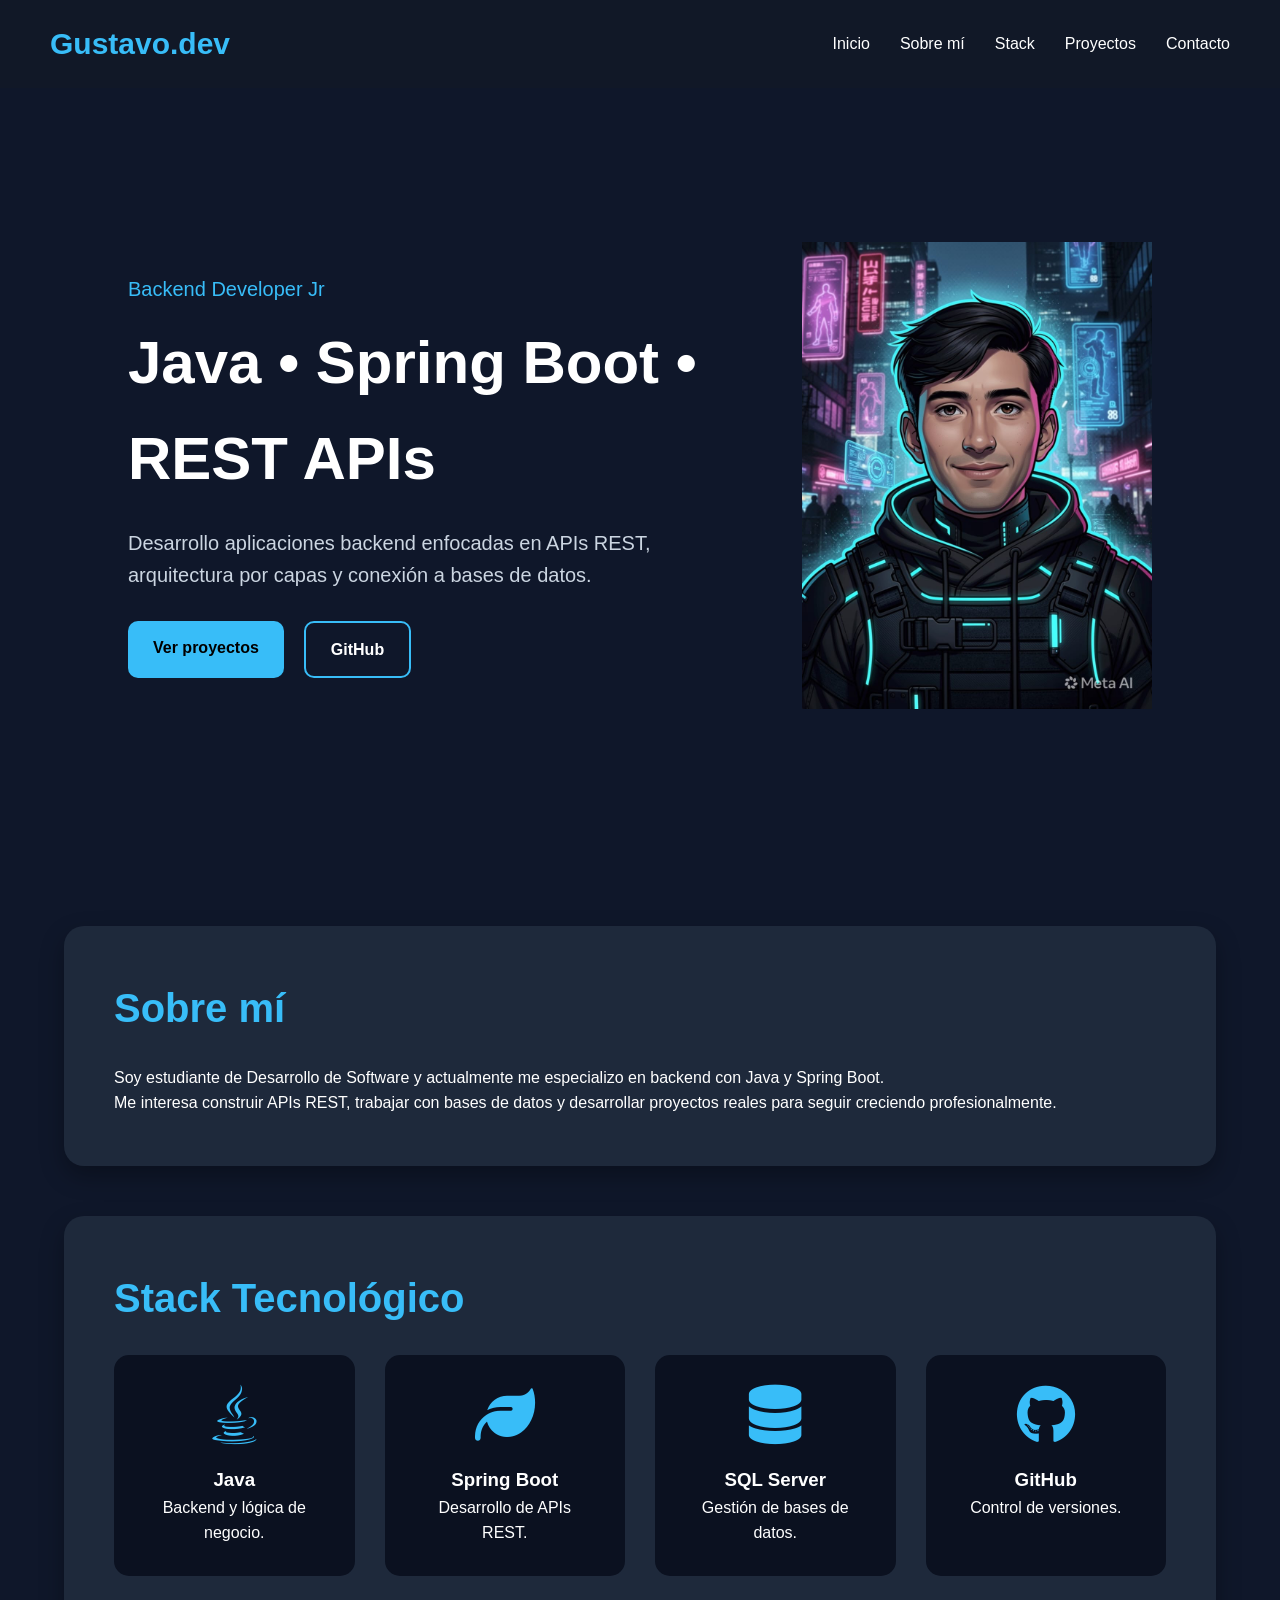
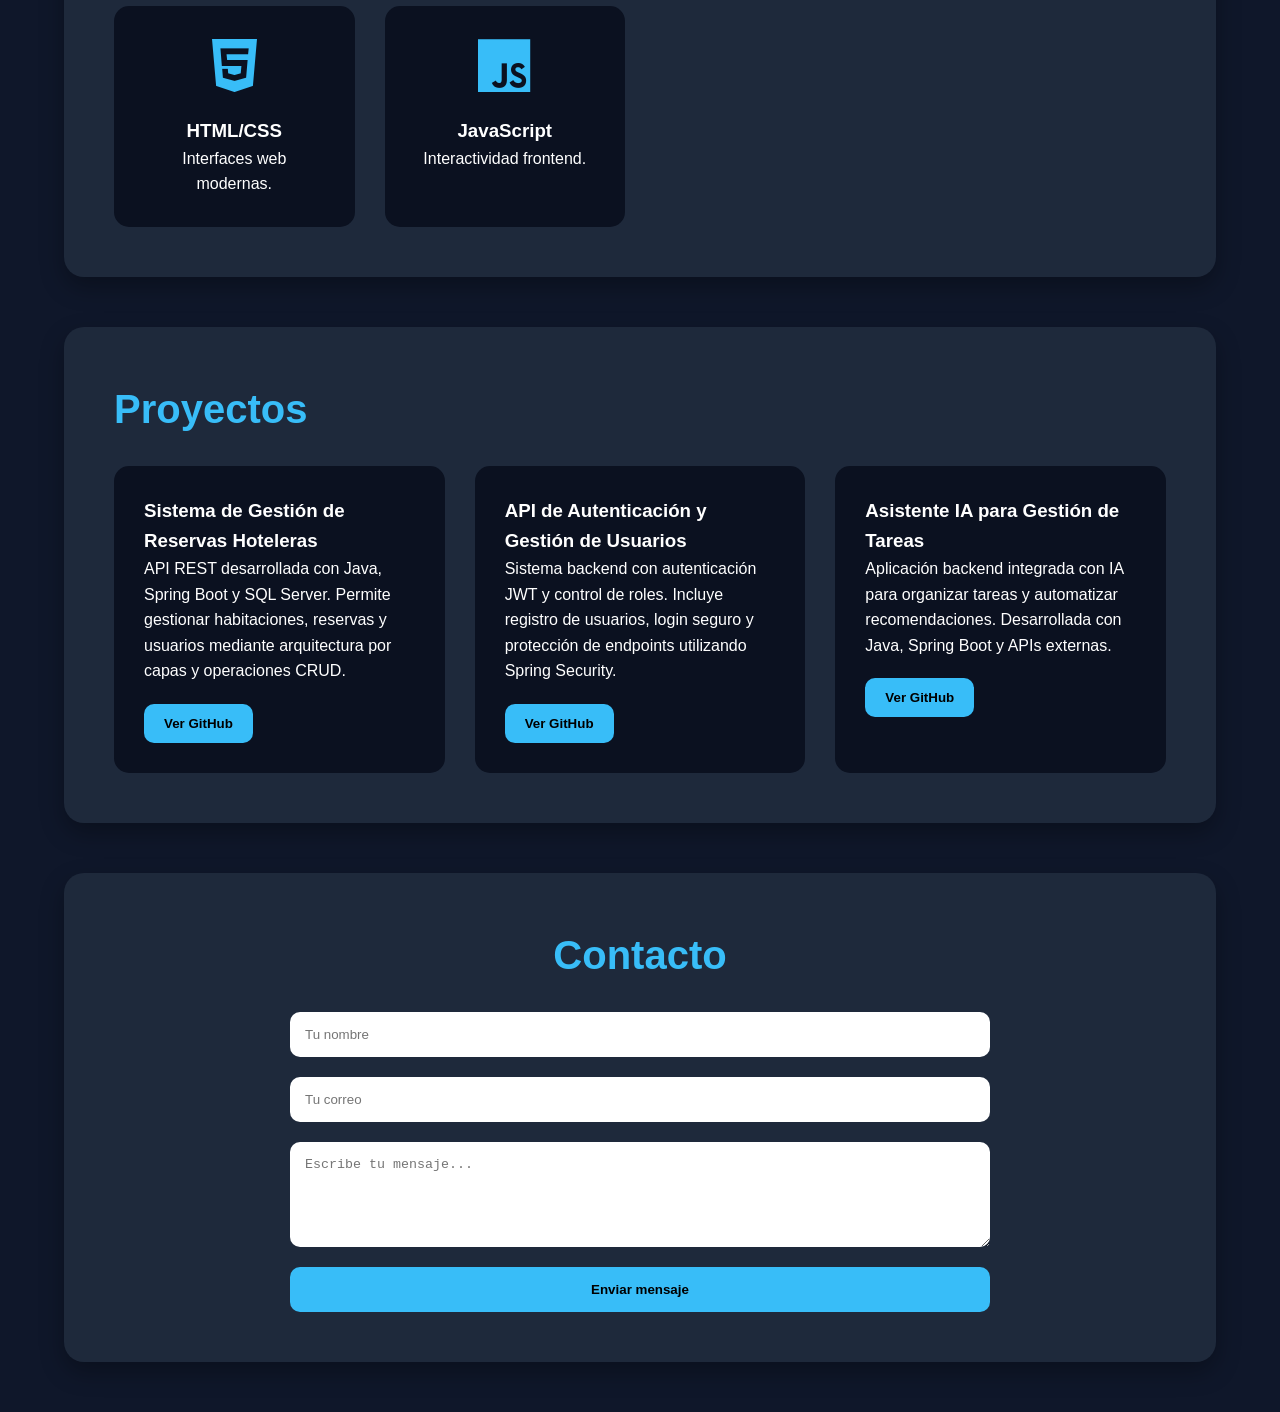
==== commit 75039541: "actualizacion2" ====
--- a/index.html
+++ b/index.html
@@ -256,9 +256,9 @@
 
                     </p>
 
-                    <button>
-                        Ver GitHub
-                    </button>
+                     <a href="https://github.com/Gustavobest/springboot-hotel-management-system" style="text-decoration: none;">
+                        <button style="cursor: pointer;">Ver GitHub</button>
+                       </a>
 
                 </div>
 
@@ -276,9 +276,10 @@
 
                     </p>
                 
-                    <button>
-                      <a href="https://github.com/Gustavobest/Grupo5-DSE">  Ver GitHub</a>
-                    </button>
+                
+                       <a href="https://github.com/Gustavobest/auth-api-jwt" style="text-decoration: none;">
+                        <button style="cursor: pointer;">Ver GitHub</button>
+                       </a>
 
                 </div>
 
@@ -296,9 +297,13 @@
 
                     </p>
 
-                    <button>
-                        Ver GitHub
-                    </button>
+                    
+        
+                       <a href="https://github.com/Gustavobest/ai-task-assistant" style="text-decoration: none;">
+                        <button style="cursor: pointer;">Ver GitHub</button>
+
+                       </a>
+                  
 
                 </div>
 
@@ -312,41 +317,42 @@
         <!-- CONTACTO -->
         <!-- ========================= -->
 
-        <section id="contacto" class="card">
-            
-            <h2>Contacto</h2>
-
-            <!-- Formulario -->
-            <form class="contact-form">
-
-                <input
-                    type="text"
-                    placeholder="Tu nombre"
-                    required>
-
-                <input
-                    type="email"
-                    placeholder="Tu correo"
-                    required>
-
-                <textarea
-                    rows="5"
-                    placeholder="Escribe tu mensaje..."
-                    required></textarea>
-
-                <button type="submit">
-
-                    Enviar mensaje
-
-                </button>
-
-                <!-- Mensaje oculto -->
-                <p id="status" class="status-message"></p>
-
-            </form>
-
-        </section>
-
+       <section id="contacto" class="card">
+    
+    <h2>Contacto</h2>
+
+    <!-- REEMPLAZA EL ENLACE DE ABAJO POR EL TUYO DE FORMSPREE -->
+    <form class="contact-form" action="https://formspree.io/f/xrewpadn" method="POST">
+
+        <!-- Es obligatorio incluir el atributo name="..." en cada campo -->
+        <input
+            type="text"
+            name="nombre"
+            placeholder="Tu nombre"
+            required>
+
+        <input
+            type="email"
+            name="email"
+            placeholder="Tu correo"
+            required>
+
+        <textarea
+            name="mensaje"
+            rows="5"
+            placeholder="Escribe tu mensaje..."
+            required></textarea>
+
+        <button type="submit">
+            Enviar mensaje
+        </button>
+
+        <!-- Mensaje oculto -->
+        <p id="status" class="status-message"></p>
+
+    </form>
+
+</section>
     </main>
 
 
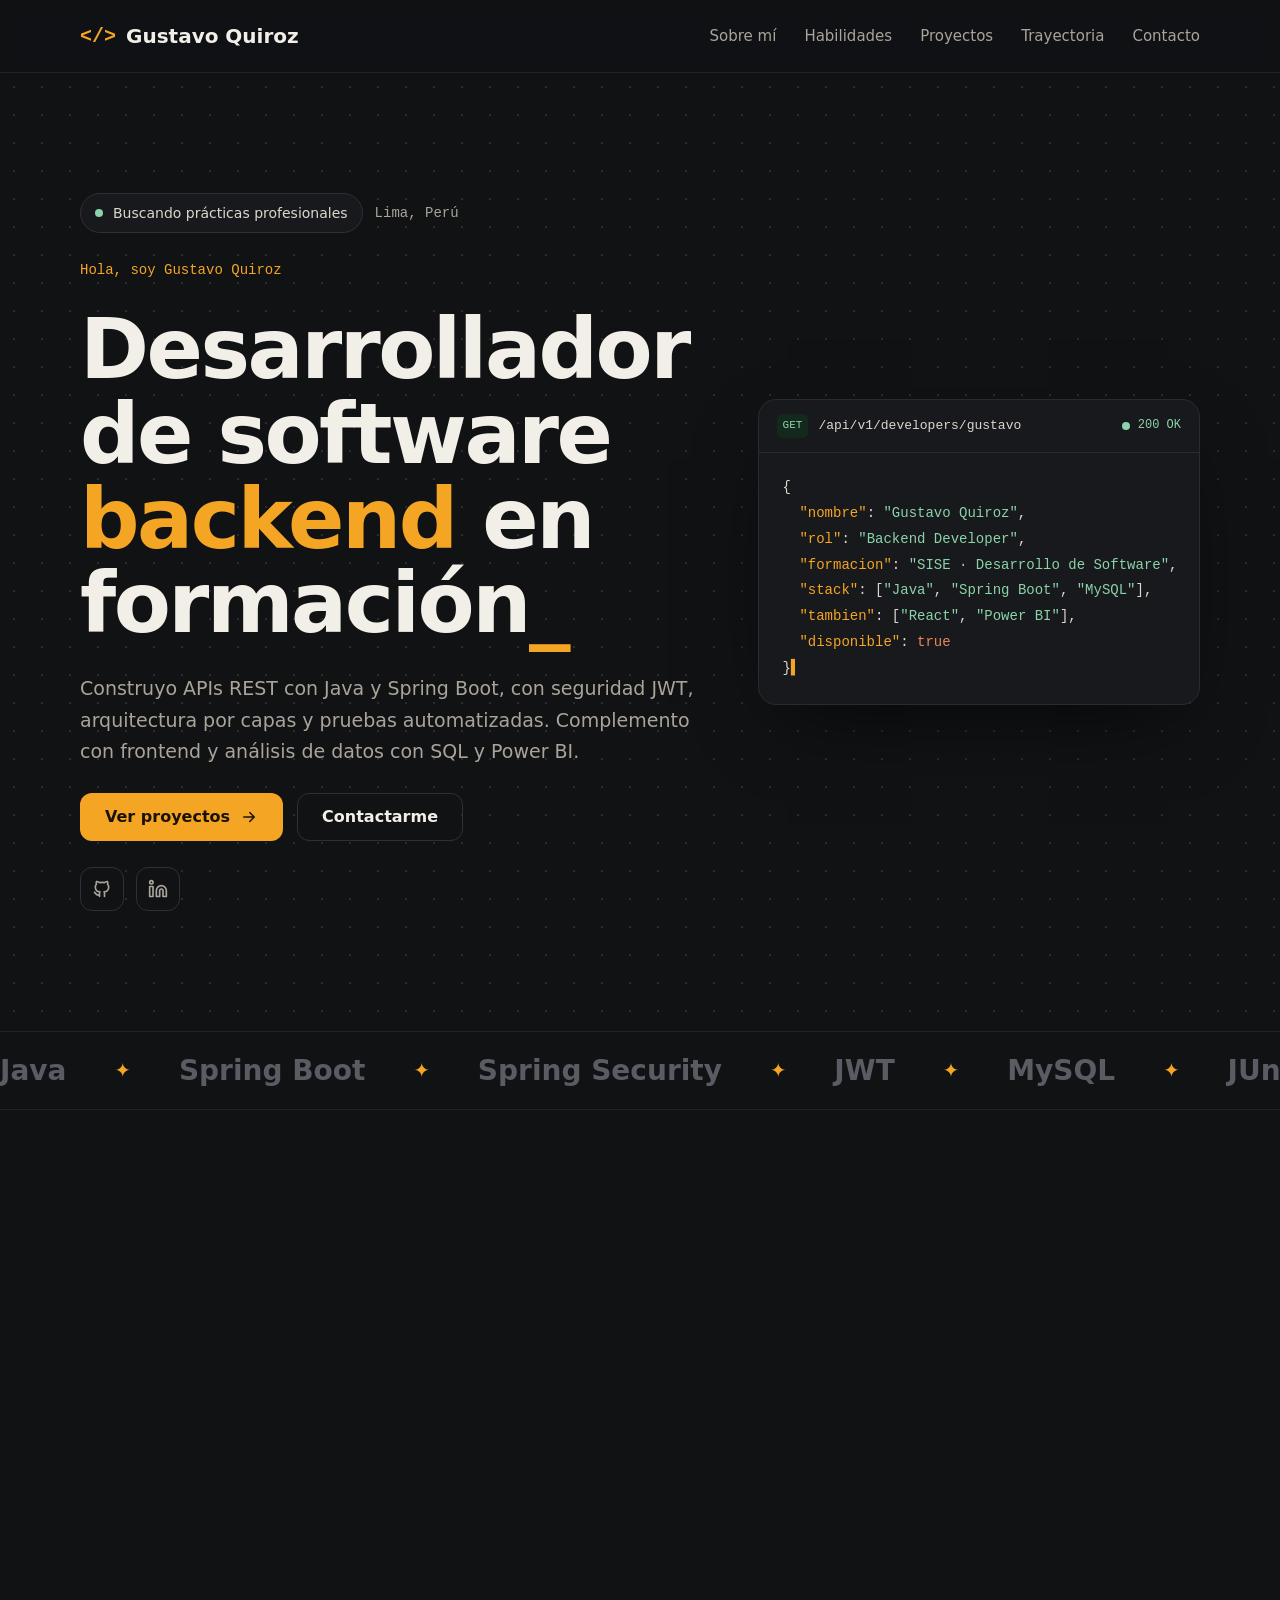
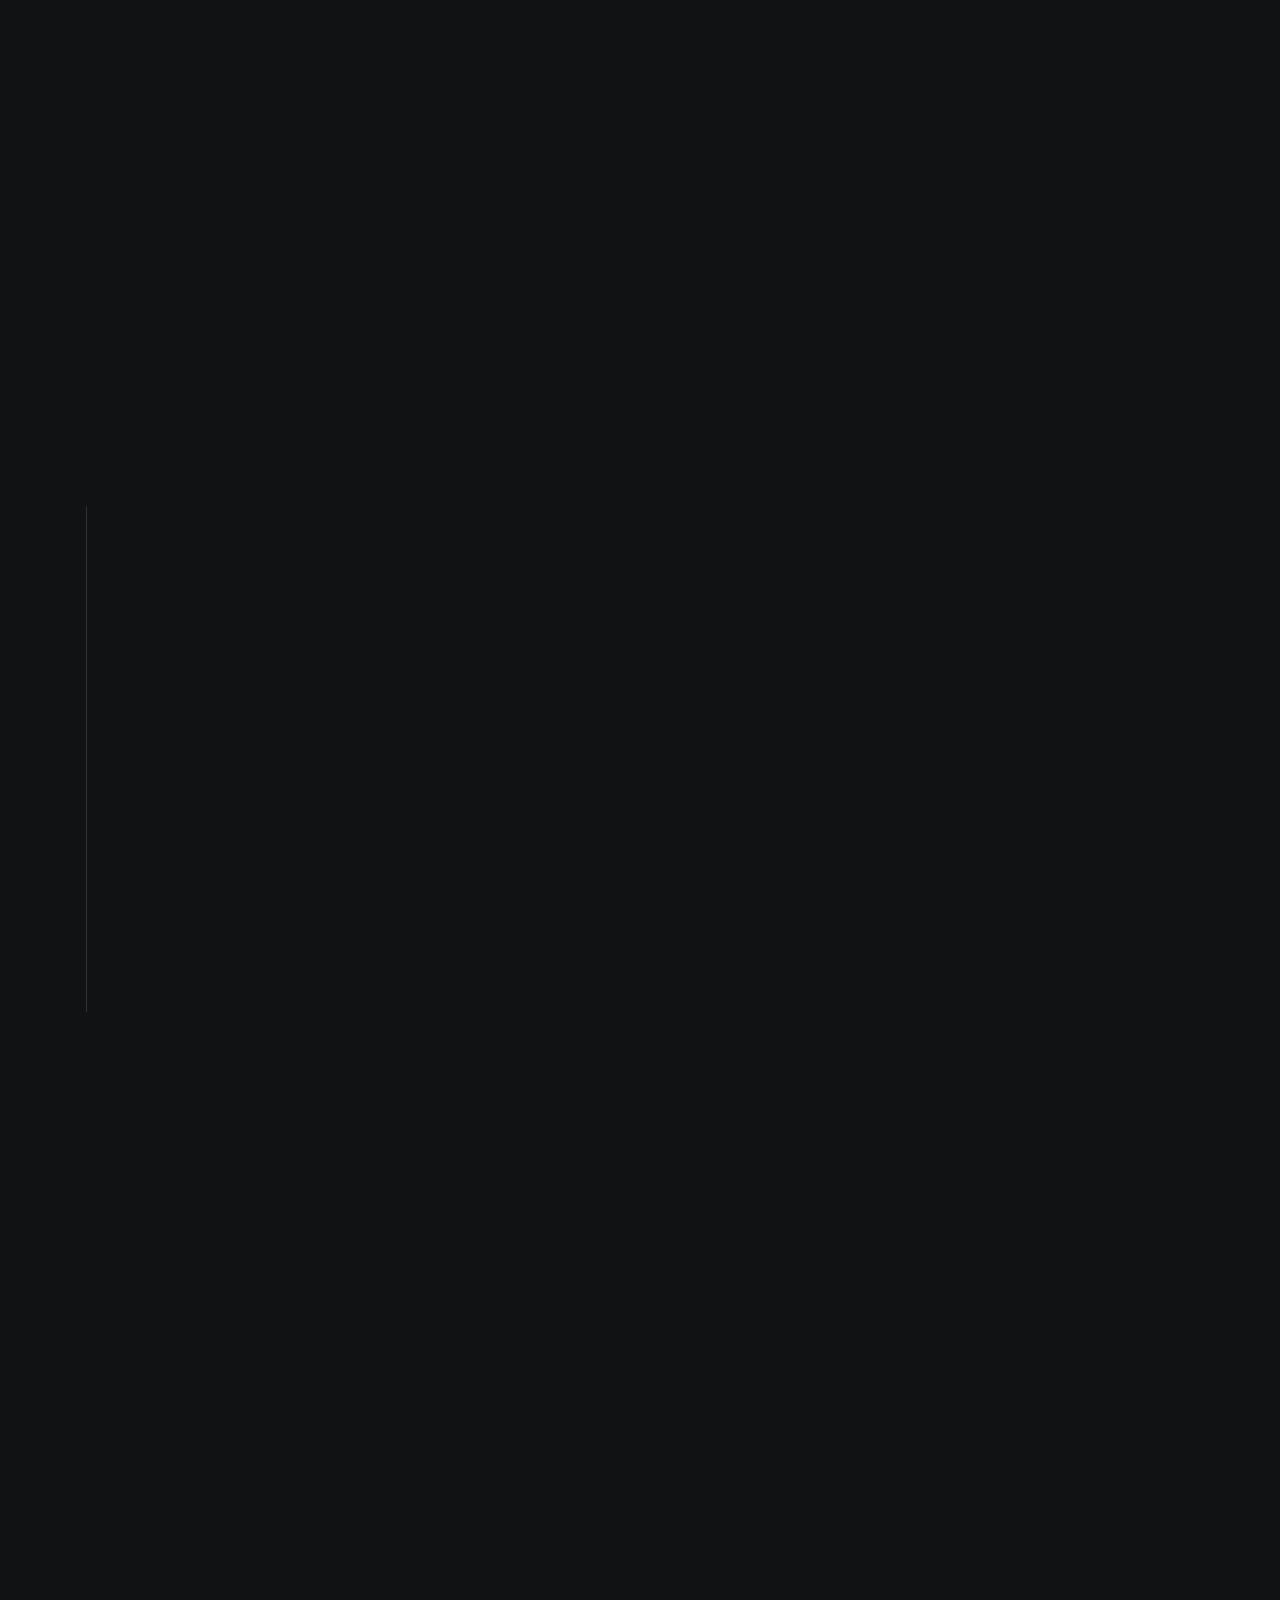
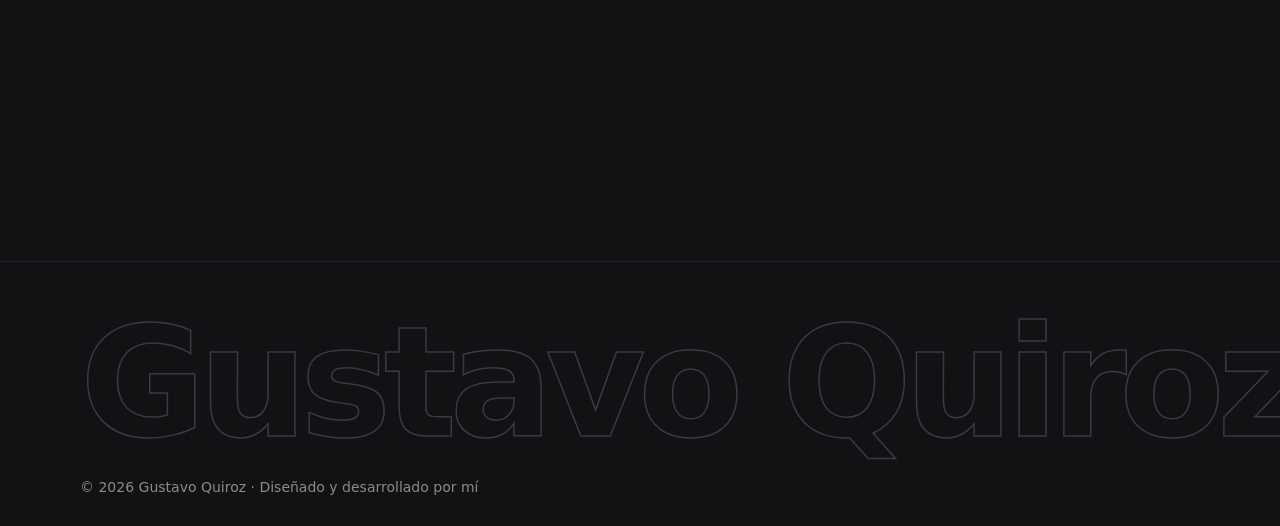
==== commit dda83d4d: "Nuevo portafolio: diseño grafito y ámbar, proyectos reales, formulario y SEO" ====
--- a/index.html
+++ b/index.html
@@ -1,364 +1,417 @@
-```html
 <!DOCTYPE html>
-
-<!-- Idioma -->
 <html lang="es">
-
 <head>
-
-    <!-- Caracteres especiales -->
-    <meta charset="UTF-8">
-
-    <!-- Responsive -->
-    <meta name="viewport" content="width=device-width, initial-scale=1.0">
-
-    <!-- Título -->
-    <title>Gustavo | Backend Developer</title>
-
-    <!-- CSS -->
-    <link rel="stylesheet" href="css/style.css">
-
-    <!-- Iconos -->
-    <link rel="stylesheet"
-        href="https://cdnjs.cloudflare.com/ajax/libs/font-awesome/6.5.1/css/all.min.css">
-
+  <meta charset="UTF-8">
+  <meta name="viewport" content="width=device-width, initial-scale=1.0">
+
+  <!-- SEO -->
+  <title>Gustavo Quiroz | Backend Developer Java &amp; Spring Boot</title>
+  <meta name="description" content="Portafolio de Gustavo Quiroz, desarrollador backend en formación (Java, Spring Boot, SQL). Proyectos, habilidades y contacto. Buscando prácticas profesionales.">
+  <meta name="author" content="Gustavo Diego Quiroz">
+  <meta name="theme-color" content="#111214">
+  <link rel="canonical" href="https://TU-DOMINIO/">
+
+  <!-- Open Graph (vista previa al compartir en LinkedIn, WhatsApp, etc.) -->
+  <meta property="og:type" content="website">
+  <meta property="og:locale" content="es_PE">
+  <meta property="og:title" content="Gustavo Quiroz | Backend Developer">
+  <meta property="og:description" content="Desarrollador backend en formación: Java, Spring Boot, SQL. Buscando prácticas profesionales.">
+  <meta property="og:image" content="assets/img/og-image.jpg">
+  <meta name="twitter:card" content="summary_large_image">
+
+  <!-- Seguridad básica (los encabezados completos están en netlify.toml) -->
+  <meta http-equiv="Content-Security-Policy" content="default-src 'self'; script-src 'self'; style-src 'self' https://fonts.googleapis.com; font-src https://fonts.gstatic.com; img-src 'self' data:; connect-src 'self' https://formspree.io; form-action https://formspree.io; base-uri 'self'; object-src 'none'">
+  <meta name="referrer" content="strict-origin-when-cross-origin">
+
+  <!-- Fuentes -->
+  <link rel="preconnect" href="https://fonts.googleapis.com">
+  <link rel="preconnect" href="https://fonts.gstatic.com" crossorigin>
+  <link rel="stylesheet" href="https://fonts.googleapis.com/css2?family=Inter:wght@400;500;600&family=JetBrains+Mono:wght@400;500&family=Space+Grotesk:wght@500;600;700&display=swap">
+
+  <link rel="icon" href="assets/img/favicon.svg" type="image/svg+xml">
+  <link rel="stylesheet" href="assets/css/styles.css">
+
+  <!-- Datos estructurados para buscadores -->
+  <script type="application/ld+json">
+  {
+    "@context": "https://schema.org",
+    "@type": "Person",
+    "name": "Gustavo Diego Quiroz",
+    "jobTitle": "Backend Developer (en formación)",
+    "alumniOf": "Instituto SISE",
+    "sameAs": ["https://github.com/Gustavobest", "https://www.linkedin.com/in/gustavodiegoq"]
+  }
+  </script>
+  <script src="assets/js/main.js" defer></script>
 </head>
 
 <body>
-
-
-    <!-- ========================= -->
-    <!-- NAVBAR -->
-    <!-- ========================= -->
-
-    <nav class="navbar">
-
-        <!-- Logo -->
-        <h1 class="logo">Gustavo.dev</h1>
-
-        <!-- Links -->
-        <ul class="nav-links">
-
-            <li><a href="#inicio">Inicio</a></li>
-
-            <li><a href="#sobre">Sobre mí</a></li>
-
-            <li><a href="#stack">Stack</a></li>
-
-            <li><a href="#proyectos">Proyectos</a></li>
-
-            <li><a href="#contacto">Contacto</a></li>
-
+  <a class="skip-link" href="#contenido">Saltar al contenido</a>
+
+  <!-- ===================== NAVEGACIÓN ===================== -->
+  <header class="site-header" id="inicio">
+    <div class="container nav">
+      <a class="brand" href="#inicio" aria-label="Gustavo Quiroz, ir al inicio">
+        <span class="brand__mark" aria-hidden="true">&lt;/&gt;</span>Gustavo Quiroz
+      </a>
+
+      <button class="nav__toggle" type="button" aria-expanded="false" aria-controls="menu" aria-label="Abrir menú">
+        <svg aria-hidden="true" width="22" height="22" viewBox="0 0 24 24" fill="none" stroke="currentColor" stroke-width="2" stroke-linecap="round"><path d="M4 7h16M4 12h16M4 17h10"/></svg>
+      </button>
+
+      <nav id="menu" class="nav__menu" aria-label="Principal">
+        <ul class="nav__links">
+          <li><a href="#sobre">Sobre mí</a></li>
+          <li><a href="#habilidades">Habilidades</a></li>
+          <li><a href="#proyectos">Proyectos</a></li>
+          <li><a href="#trayectoria">Trayectoria</a></li>
+          <li><a href="#contacto">Contacto</a></li>
         </ul>
-
-    </nav>
-
-
-
-    <!-- ========================= -->
-    <!-- HERO -->
-    <!-- ========================= -->
-
-    <header id="inicio" class="hero">
-
-        <!-- Información principal -->
-        <div class="hero-info">
-
-            <p class="backend-text">
-                Backend Developer Jr
-            </p>
-
-            <h1>
-                Java • Spring Boot • REST APIs
-            </h1>
-
-            <p class="descripcion">
-
-                Desarrollo aplicaciones backend enfocadas en APIs REST,
-                arquitectura por capas y conexión a bases de datos.
-
-            </p>
-
-            <!-- Botones -->
-            <div class="hero-buttons">
-
-                <a href="#proyectos" class="btn">
-                    Ver proyectos
-                </a>
-
-                <a href="https://github.com/Gustavobest" class="btn-secondary">
-                    GitHub
-                </a>
-
-            </div>
-
-        </div>
-
-
-        <!-- Imagen -->
-        <div class="hero-image">
-
-            <img src="img/fotoportada.jpg" alt="Backend Developer">
-
-        </div>
-
-    </header>
-
-
-
-    <!-- ========================= -->
-    <!-- MAIN -->
-    <!-- ========================= -->
-
-    <main>
-
-
-        <!-- ========================= -->
-        <!-- SOBRE MÍ -->
-        <!-- ========================= -->
-
-        <section id="sobre" class="card">
-
-            <h2>Sobre mí</h2>
-
-            <p>
-
-                Soy estudiante de Desarrollo de Software y actualmente
-                me especializo en backend con Java y Spring Boot.
-
-            </p>
-
-            <p>
-
-                Me interesa construir APIs REST, trabajar con bases de datos
-                y desarrollar proyectos reales para seguir creciendo profesionalmente.
-
-            </p>
-
-        </section>
-
-
-
-        <!-- ========================= -->
-        <!-- STACK -->
-        <!-- ========================= -->
-
-        <section id="stack" class="card">
-
-            <h2>Stack Tecnológico</h2>
-
-            <!-- Grid -->
-            <div class="stack-grid">
-
-
-                <!-- Java -->
-                <div class="tech-card">
-
-                    <i class="fa-brands fa-java"></i>
-
-                    <h3>Java</h3>
-
-                    <p>Backend y lógica de negocio.</p>
-
-                </div>
-
-
-
-                <!-- Spring -->
-                <div class="tech-card">
-
-                    <i class="fa-solid fa-leaf"></i>
-
-                    <h3>Spring Boot</h3>
-
-                    <p>Desarrollo de APIs REST.</p>
-
-                </div>
-
-
-
-                <!-- SQL -->
-                <div class="tech-card">
-
-                    <i class="fa-solid fa-database"></i>
-
-                    <h3>SQL Server</h3>
-
-                    <p>Gestión de bases de datos.</p>
-
-                </div>
-
-
-
-                <!-- GitHub -->
-                <div class="tech-card">
-
-                    <i class="fa-brands fa-github"></i>
-
-                    <h3>GitHub</h3>
-
-                    <p>Control de versiones.</p>
-
-                </div>
-
-
-
-                <!-- HTML/CSS -->
-                <div class="tech-card">
-
-                    <i class="fa-brands fa-html5"></i>
-
-                    <h3>HTML/CSS</h3>
-
-                    <p>Interfaces web modernas.</p>
-
-                </div>
-
-
-
-                <!-- JavaScript -->
-                <div class="tech-card">
-
-                    <i class="fa-brands fa-js"></i>
-
-                    <h3>JavaScript</h3>
-
-                    <p>Interactividad frontend.</p>
-
-                </div>
-
-            </div>
-
-        </section>
-
-
-
-        <!-- ========================= -->
-        <!-- PROYECTOS -->
-        <!-- ========================= -->
-
-        <section id="proyectos" class="card">
-
-            <h2>Proyectos</h2>
-
-            <div class="projects-grid">
-
-
-                <!-- Proyecto -->
-                <div class="project-card">
-
-                    <h3>Sistema de Gestión de Reservas Hoteleras</h3>
-
-                    <p>
-
-                        API REST desarrollada con Java, Spring Boot y SQL Server. Permite gestionar habitaciones, 
-                        reservas y usuarios mediante arquitectura por capas y operaciones CRUD.
-
-                    </p>
-
-                     <a href="https://github.com/Gustavobest/springboot-hotel-management-system" style="text-decoration: none;">
-                        <button style="cursor: pointer;">Ver GitHub</button>
-                       </a>
-
-                </div>
-
-
-
-                <!-- Proyecto -->
-                <div class="project-card">
-
-                    <h3>API de Autenticación y Gestión de Usuarios</h3>
-
-                    <p>
-
-                        Sistema backend con autenticación JWT y control de roles. Incluye registro de usuarios,
-                         login seguro y protección de endpoints utilizando Spring Security.
-
-                    </p>
-                
-                
-                       <a href="https://github.com/Gustavobest/auth-api-jwt" style="text-decoration: none;">
-                        <button style="cursor: pointer;">Ver GitHub</button>
-                       </a>
-
-                </div>
-
-
-
-                <!-- Proyecto -->
-                <div class="project-card">
-
-                    <h3>Asistente IA para Gestión de Tareas</h3>
-
-                    <p>
-
-                        Aplicación backend integrada con IA para organizar tareas y automatizar recomendaciones.
-                         Desarrollada con Java, Spring Boot y APIs externas.
-
-                    </p>
-
-                    
-        
-                       <a href="https://github.com/Gustavobest/ai-task-assistant" style="text-decoration: none;">
-                        <button style="cursor: pointer;">Ver GitHub</button>
-
-                       </a>
-                  
-
-                </div>
-
-            </div>
-
-        </section>
-
-
-
-        <!-- ========================= -->
-        <!-- CONTACTO -->
-        <!-- ========================= -->
-
-       <section id="contacto" class="card">
-    
-    <h2>Contacto</h2>
-
-    <!-- REEMPLAZA EL ENLACE DE ABAJO POR EL TUYO DE FORMSPREE -->
-    <form class="contact-form" action="https://formspree.io/f/xrewpadn" method="POST">
-
-        <!-- Es obligatorio incluir el atributo name="..." en cada campo -->
-        <input
-            type="text"
-            name="nombre"
-            placeholder="Tu nombre"
-            required>
-
-        <input
-            type="email"
-            name="email"
-            placeholder="Tu correo"
-            required>
-
-        <textarea
-            name="mensaje"
-            rows="5"
-            placeholder="Escribe tu mensaje..."
-            required></textarea>
-
-        <button type="submit">
-            Enviar mensaje
-        </button>
-
-        <!-- Mensaje oculto -->
-        <p id="status" class="status-message"></p>
-
-    </form>
-
-</section>
-    </main>
-
-
-    <!-- JavaScript -->
-    <script src="js/script.js"></script>
-
+        <a class="btn btn--outline btn--sm" href="assets/docs/CV-Gustavo-Quiroz.pdf" download data-cv>
+          <svg aria-hidden="true" width="16" height="16" viewBox="0 0 24 24" fill="none" stroke="currentColor" stroke-width="2" stroke-linecap="round" stroke-linejoin="round"><path d="M12 3v12M7 10l5 5 5-5M5 21h14"/></svg>
+          Descargar CV
+        </a>
+      </nav>
+    </div>
+  </header>
+
+  <main id="contenido">
+
+    <!-- ===================== INICIO ===================== -->
+    <section class="hero grid-bg" aria-labelledby="hero-title">
+      <div class="container hero__inner">
+        <div class="hero__text">
+          <div class="hero__meta">
+            <span class="pill"><span class="dot dot--live" aria-hidden="true"></span>Buscando prácticas profesionales</span>
+            <span class="mono muted">Lima, Perú</span>
+          </div>
+          <p class="mono accent">Hola, soy Gustavo Quiroz</p>
+          <h1 id="hero-title" class="hero__title">
+            Desarrollador de software <span class="accent">backend</span> en formación<span class="cursor accent" aria-hidden="true">_</span>
+          </h1>
+          <p class="lead">
+            Construyo APIs REST con Java y Spring Boot, con seguridad JWT, arquitectura por capas y pruebas automatizadas.
+            Complemento con frontend y análisis de datos con SQL y Power BI.
+          </p>
+          <div class="actions">
+            <a class="btn btn--primary" href="#proyectos">
+              Ver proyectos
+              <svg aria-hidden="true" width="18" height="18" viewBox="0 0 24 24" fill="none" stroke="currentColor" stroke-width="2" stroke-linecap="round" stroke-linejoin="round"><path d="M5 12h14M13 6l6 6-6 6"/></svg>
+            </a>
+            <a class="btn btn--outline" href="#contacto">Contactarme</a>
+          </div>
+          <div class="socials">
+            <a class="icon-btn" href="https://github.com/Gustavobest" target="_blank" rel="noopener noreferrer" aria-label="GitHub de Gustavo">
+              <svg aria-hidden="true" width="20" height="20" viewBox="0 0 24 24" fill="none" stroke="currentColor" stroke-width="2" stroke-linecap="round" stroke-linejoin="round"><path d="M9 19c-4.3 1.4-4.3-2.5-6-3m12 5v-3.5c0-1 .1-1.4-.5-2 2.8-.3 5.5-1.4 5.5-6a4.6 4.6 0 0 0-1.3-3.2 4.2 4.2 0 0 0-.1-3.2s-1.1-.3-3.5 1.3a12.3 12.3 0 0 0-6.2 0C6.5 2.8 5.4 3.1 5.4 3.1a4.2 4.2 0 0 0-.1 3.2A4.6 4.6 0 0 0 4 9.5c0 4.6 2.7 5.7 5.5 6-.6.6-.6 1.2-.5 2V21"/></svg>
+            </a>
+            <a class="icon-btn" href="https://www.linkedin.com/in/gustavodiegoq" target="_blank" rel="noopener noreferrer" aria-label="LinkedIn de Gustavo">
+              <svg aria-hidden="true" width="20" height="20" viewBox="0 0 24 24" fill="none" stroke="currentColor" stroke-width="2" stroke-linecap="round" stroke-linejoin="round"><path d="M16 8a6 6 0 0 1 6 6v7h-4v-7a2 2 0 0 0-4 0v7h-4v-7a6 6 0 0 1 6-6zM2 9h4v12H2zM4 2a2 2 0 1 1 0 4 2 2 0 0 1 0-4z"/></svg>
+            </a>
+          </div>
+        </div>
+
+        <!-- Tarjeta decorativa: simula la respuesta de una API -->
+        <figure class="api-card" aria-label="Perfil de Gustavo presentado como respuesta JSON de una API">
+          <div class="api-card__bar">
+            <span class="method">GET</span>
+            <span class="api-card__path">/api/v1/developers/gustavo</span>
+            <span class="api-card__status"><span class="dot dot--live" aria-hidden="true"></span>200 OK</span>
+          </div>
+<pre class="api-card__body"><code>{
+  <span class="k">"nombre"</span>: <span class="s">"Gustavo Quiroz"</span>,
+  <span class="k">"rol"</span>: <span class="s">"Backend Developer"</span>,
+  <span class="k">"formacion"</span>: <span class="s">"SISE · Desarrollo de Software"</span>,
+  <span class="k">"stack"</span>: [<span class="s">"Java"</span>, <span class="s">"Spring Boot"</span>, <span class="s">"MySQL"</span>],
+  <span class="k">"tambien"</span>: [<span class="s">"React"</span>, <span class="s">"Power BI"</span>],
+  <span class="k">"disponible"</span>: <span class="b">true</span>
+}<span class="cursor accent" aria-hidden="true">▍</span></code></pre>
+        </figure>
+      </div>
+    </section>
+
+    <!-- Cinta de tecnologías (decorativa) -->
+    <div class="marquee" aria-hidden="true">
+      <div class="marquee__track">
+        <span>Java</span><span>Spring Boot</span><span>Spring Security</span><span>JWT</span><span>MySQL</span><span>JUnit 5</span><span>Docker</span><span>React</span><span>Power BI</span><span>Git</span><span>GitHub Copilot</span>
+        <span>Java</span><span>Spring Boot</span><span>Spring Security</span><span>JWT</span><span>MySQL</span><span>JUnit 5</span><span>Docker</span><span>React</span><span>Power BI</span><span>Git</span><span>GitHub Copilot</span>
+      </div>
+    </div>
+
+    <!-- ===================== 01 SOBRE MÍ ===================== -->
+    <section id="sobre" class="section">
+      <div class="container about">
+        <div class="about__side reveal">
+          <p class="eyebrow">01 · Sobre mí</p>
+          <picture>
+            <source srcset="assets/img/gustavo.webp" type="image/webp">
+            <img class="about__photo" src="assets/img/gustavo.jpg" alt="Retrato ilustrado de Gustavo Quiroz" width="640" height="800" loading="lazy" decoding="async">
+          </picture>
+        </div>
+        <div class="about__body reveal">
+          <h2 class="h2">Estudio Desarrollo de Software y construyo mi camino hacia la ingeniería y el emprendimiento.</h2>
+          <p class="body-text">
+            Soy estudiante de Desarrollo de Software en el Instituto SISE. Me especializo en backend con Java y Spring Boot:
+            APIs REST, seguridad, bases de datos y pruebas. Complemento con frontend y análisis de datos.
+          </p>
+          <p class="body-text">
+            Mi objetivo es convertirme en ingeniero de software y, más adelante, fundar una empresa tecnológica que desarrolle
+            soluciones innovadoras y lidere equipos.
+          </p>
+          <ul class="values">
+            <li class="card"><strong>Pensamiento backend</strong><span>Me interesa cómo se diseñan y escalan los sistemas por dentro.</span></li>
+            <li class="card"><strong>Datos para decidir</strong><span>Uso SQL y Power BI para entender la información y comunicarla.</span></li>
+            <li class="card"><strong>Innovación e IA</strong><span>Exploro cómo la inteligencia artificial puede resolver problemas reales.</span></li>
+            <li class="card"><strong>Visión emprendedora</strong><span>Quiero liderar equipos y construir mi propia empresa tecnológica.</span></li>
+          </ul>
+        </div>
+      </div>
+    </section>
+
+    <!-- ===================== 02 HABILIDADES ===================== -->
+    <section id="habilidades" class="section">
+      <div class="container">
+        <header class="section-head reveal">
+          <div>
+            <p class="eyebrow">02 · Habilidades técnicas</p>
+            <h2 class="h2">Con qué trabajo</h2>
+          </div>
+          <p class="section-num" aria-hidden="true">02</p>
+        </header>
+
+        <div class="skills">
+          <article class="card skill reveal">
+            <h3 class="skill__cat">Backend</h3>
+            <ul class="chips">
+              <li>Java</li><li>Spring Boot</li><li>Spring Security</li><li>JWT</li><li>Spring Data JPA</li><li>Maven</li>
+              <li>C# <span class="tag-learning">en aprendizaje</span></li>
+            </ul>
+          </article>
+          <article class="card skill reveal">
+            <h3 class="skill__cat">Bases de datos</h3>
+            <ul class="chips"><li>SQL</li><li>MySQL</li><li>Hibernate</li></ul>
+          </article>
+          <article class="card skill reveal">
+            <h3 class="skill__cat">Calidad y despliegue</h3>
+            <ul class="chips"><li>JUnit 5</li><li>Mockito</li><li>JaCoCo</li><li>Swagger / OpenAPI</li><li>Docker</li></ul>
+          </article>
+          <article class="card skill reveal">
+            <h3 class="skill__cat">Frontend</h3>
+            <ul class="chips"><li>HTML</li><li>CSS</li><li>JavaScript</li><li>React</li></ul>
+          </article>
+          <article class="card skill reveal">
+            <h3 class="skill__cat">Análisis de datos</h3>
+            <ul class="chips"><li>SQL</li><li>Power BI</li></ul>
+          </article>
+          <article class="card skill reveal">
+            <h3 class="skill__cat">Herramientas</h3>
+            <ul class="chips"><li>Git</li><li>GitHub</li><li>Linux</li></ul>
+          </article>
+          <article class="card skill reveal">
+            <h3 class="skill__cat">IA para desarrollar</h3>
+            <ul class="chips"><li>GitHub Copilot</li><li>Claude</li></ul>
+            <p class="skill__note">Las uso para acelerar; reviso, pruebo y entiendo todo el código que entra al proyecto.</p>
+          </article>
+        </div>
+        <p class="note reveal">Áreas de interés: inteligencia artificial, arquitectura backend y emprendimiento tecnológico.</p>
+      </div>
+    </section>
+
+    <!-- ===================== 03 CÓMO TRABAJO ===================== -->
+    <section id="proceso" class="section">
+      <div class="container">
+        <header class="section-head reveal">
+          <div>
+            <p class="eyebrow">03 · Cómo trabajo</p>
+            <h2 class="h2">De la idea al dato</h2>
+          </div>
+          <p class="section-num" aria-hidden="true">03</p>
+        </header>
+        <ol class="steps reveal">
+          <li class="step"><span class="step__n">01</span><h3>Entender</h3><p>Defino qué problema debe resolver el sistema y para quién.</p><span class="step__tool">Requisitos</span></li>
+          <li class="step"><span class="step__n">02</span><h3>Diseñar</h3><p>Modelo la base de datos, las capas y los endpoints antes de programar.</p><span class="step__tool">SQL · MySQL</span></li>
+          <li class="step"><span class="step__n">03</span><h3>Construir y probar</h3><p>Desarrollo la API apoyándome en IA para avanzar más rápido, y valido cada parte con pruebas.</p><span class="step__tool">Spring Boot · JUnit · Copilot</span></li>
+          <li class="step"><span class="step__n">04</span><h3>Medir</h3><p>Analizo los datos para mejorar con evidencia.</p><span class="step__tool">Power BI</span></li>
+        </ol>
+      </div>
+    </section>
+
+    <!-- ===================== 04 PROYECTOS ===================== -->
+    <section id="proyectos" class="section">
+      <div class="container">
+        <header class="section-head reveal">
+          <div>
+            <p class="eyebrow">04 · Proyectos</p>
+            <h2 class="h2">Lo que he construido</h2>
+          </div>
+          <p class="section-num" aria-hidden="true">04</p>
+        </header>
+
+        <!-- Proyecto destacado -->
+        <article class="project project--featured glow reveal">
+          <div class="project__media">
+            <!-- Vista real de los endpoints del repositorio -->
+            <div class="endpoints" aria-label="Endpoints principales de la API">
+              <p class="endpoints__title mono">Hotel Management API · endpoints</p>
+              <ul>
+                <li><span class="method method--post">POST</span>/api/auth/login</li>
+                <li><span class="method">GET</span>/api/rooms/page</li>
+                <li><span class="method">GET</span>/api/rooms/search</li>
+                <li><span class="method method--post">POST</span>/api/reservations</li>
+                <li><span class="method">GET</span>/api/reservations/search</li>
+                <li><span class="method method--put">PUT</span>/api/users/{id}</li>
+                <li><span class="method method--del">DELETE</span>/api/rooms/{id}</li>
+              </ul>
+              <p class="endpoints__foot mono">Roles: ADMIN · USER</p>
+            </div>
+          </div>
+          <div class="project__body">
+            <div class="badges">
+              <span class="badge badge--accent">Proyecto personal</span>
+              <span class="badge badge--ok">Funcional</span>
+            </div>
+            <h3 class="project__title">Hotel Management API</h3>
+            <p class="body-text">API REST para gestionar usuarios, habitaciones y reservas de un hotel, con autenticación JWT y control por roles.</p>
+            <dl class="facts">
+              <div><dt>Problema</dt><dd>Gestionar habitaciones y reservas sin cruces de fechas ni accesos indebidos.</dd></div>
+              <div><dt>Solución</dt><dd>API por capas con Spring Security, validación de solapamiento de fechas y búsqueda dinámica.</dd></div>
+            </dl>
+            <div>
+              <p class="label">Funcionalidades</p>
+              <ul class="list">
+                <li>CRUD de usuarios, habitaciones y reservas con paginación</li>
+                <li>Login con JWT y roles ADMIN / USER</li>
+                <li>Pruebas unitarias, de controlador e integración (JUnit 5, Mockito)</li>
+                <li>Documentación con Swagger y despliegue con Docker</li>
+              </ul>
+            </div>
+            <ul class="chips chips--sm" aria-label="Tecnologías">
+              <li>Java 17</li><li>Spring Boot 3</li><li>Spring Security</li><li>JWT</li><li>JPA</li><li>MySQL</li><li>Docker</li>
+            </ul>
+            <div class="actions">
+              <a class="btn btn--primary btn--sm" href="https://github.com/Gustavobest/springboot-hotel-management-system" target="_blank" rel="noopener noreferrer">Ver repositorio</a>
+            </div>
+          </div>
+        </article>
+
+        <!-- Proyecto académico -->
+        <article class="project reveal">
+          <div class="project__body">
+            <div class="badges">
+              <span class="badge badge--accent">Proyecto académico</span>
+              <span class="badge badge--warn">En desarrollo</span>
+              <span class="badge">Equipo de 5</span>
+            </div>
+            <h3 class="project__title">Live Translate AI</h3>
+            <p class="body-text">Extensión orientada a la traducción en tiempo real, con soporte para inglés, español y ruso. Desarrollada en un equipo de cinco integrantes.</p>
+            <ul class="list">
+              <li>Traducción en tiempo real</li>
+              <li>Inglés, español y ruso</li>
+            </ul>
+          </div>
+        </article>
+
+        <!-- Próximos proyectos: solo se muestran como planificados -->
+        <div class="planned reveal">
+          <p class="label">En planificación</p>
+          <ul>
+            <li>
+              <a href="https://github.com/Gustavobest/auth-api-jwt" target="_blank" rel="noopener noreferrer">auth-api-jwt</a>
+              <span>API de autenticación y gestión de usuarios con Spring Security y JWT.</span>
+            </li>
+            <li>
+              <a href="https://github.com/Gustavobest/ai-task-assistant" target="_blank" rel="noopener noreferrer">ai-task-assistant</a>
+              <span>Gestor de tareas con IA usando Spring Boot, MySQL y la API de OpenAI.</span>
+            </li>
+          </ul>
+        </div>
+      </div>
+    </section>
+
+    <!-- ===================== 05 TRAYECTORIA ===================== -->
+    <section id="trayectoria" class="section">
+      <div class="container">
+        <header class="section-head reveal">
+          <div>
+            <p class="eyebrow">05 · Trayectoria</p>
+            <h2 class="h2">Formación, experiencia y logros</h2>
+          </div>
+          <p class="section-num" aria-hidden="true">05</p>
+        </header>
+        <ol class="timeline">
+          <li class="card reveal">
+            <p class="timeline__meta"><span class="badge badge--accent">Formación</span><span class="mono muted">En curso</span></p>
+            <h3>Desarrollo de Software · Instituto SISE</h3>
+            <p class="body-text">Carrera técnica en curso.</p>
+          </li>
+          <li class="card reveal">
+            <p class="timeline__meta"><span class="badge badge--accent">Proyecto en equipo</span></p>
+            <h3>Live Translate AI</h3>
+            <p class="body-text">Extensión de traducción en tiempo real desarrollada con un equipo de cinco integrantes.</p>
+          </li>
+          <li class="card reveal">
+            <p class="timeline__meta"><span class="badge badge--accent">Proyecto personal</span></p>
+            <h3>Hotel Management API</h3>
+            <p class="body-text">API REST con Spring Boot, seguridad JWT, pruebas automatizadas y Docker.</p>
+          </li>
+        </ol>
+        <p class="note reveal">Las certificaciones, hackatones y prácticas se irán sumando a esta línea de tiempo.</p>
+      </div>
+    </section>
+
+    <!-- ===================== 06 CONTACTO ===================== -->
+    <section id="contacto" class="section">
+      <div class="container">
+        <div class="contact reveal">
+          <div class="contact__info">
+            <p class="eyebrow">06 · Contacto</p>
+            <h2 class="h2 h2--xl">Construyamos algo juntos.</h2>
+            <p class="body-text">Busco prácticas profesionales, proyectos y equipos con quienes crecer. Escríbeme.</p>
+            <ul class="contact__links">
+              <li><a href="mailto:gustavodiego550@gmail.com">gustavodiego550@gmail.com</a></li>
+              <li><a href="https://github.com/Gustavobest" target="_blank" rel="noopener noreferrer">github.com/Gustavobest</a></li>
+              <li><a href="https://www.linkedin.com/in/gustavodiegoq" target="_blank" rel="noopener noreferrer">linkedin.com/in/gustavodiegoq</a></li>
+            </ul>
+          </div>
+
+          <!-- Formulario: se envía con Formspree (sin servidor propio) -->
+          <form class="form" action="https://formspree.io/f/mkoljvbl" method="POST" novalidate data-contact-form>
+            <div class="field">
+              <label for="nombre">Nombre</label>
+              <input id="nombre" name="nombre" type="text" autocomplete="name" required maxlength="80">
+            </div>
+            <div class="field">
+              <label for="email">Correo</label>
+              <input id="email" name="email" type="email" autocomplete="email" required maxlength="120">
+            </div>
+            <div class="field">
+              <label for="mensaje">Mensaje</label>
+              <textarea id="mensaje" name="mensaje" rows="5" required minlength="10" maxlength="2000"></textarea>
+            </div>
+            <!-- Campo trampa contra spam: las personas no lo ven -->
+            <div class="hp" aria-hidden="true">
+              <label for="_gotcha">No completar</label>
+              <input id="_gotcha" name="_gotcha" type="text" tabindex="-1" autocomplete="off">
+            </div>
+            <button class="btn btn--primary btn--block" type="submit">Enviar mensaje</button>
+            <p class="form__status" role="status" aria-live="polite"></p>
+          </form>
+        </div>
+      </div>
+    </section>
+  </main>
+
+  <!-- ===================== PIE ===================== -->
+  <footer class="site-footer">
+    <div class="container">
+      <p class="signature" aria-hidden="true">Gustavo Quiroz</p>
+      <div class="footer__row">
+        <p>© <span data-year>2026</span> Gustavo Quiroz · Diseñado y desarrollado por mí</p>
+      </div>
+    </div>
+  </footer>
+
+  <a class="to-top icon-btn" href="#inicio" aria-label="Volver arriba" data-to-top>
+    <svg aria-hidden="true" width="18" height="18" viewBox="0 0 24 24" fill="none" stroke="currentColor" stroke-width="2" stroke-linecap="round" stroke-linejoin="round"><path d="M12 19V5M6 11l6-6 6 6"/></svg>
+  </a>
 </body>
-
 </html>
--- a/assets/css/styles.css
+++ b/assets/css/styles.css
@@ -0,0 +1,366 @@
+/* =========================================================
+   Portafolio de Gustavo Quiroz
+   Estructura: 1) Variables  2) Base  3) Utilidades
+               4) Componentes  5) Secciones  6) Animaciones
+   ========================================================= */
+
+/* ---------- 1) Variables (cambia aquí la paleta) ---------- */
+:root {
+  --bg: #111214;
+  --surface: #18191c;
+  --surface-2: #1d1e22;
+  --chip: #222327;
+  --line: #2a2b30;
+  --line-2: #2f3036;
+  --line-3: #3a3b42;
+
+  --text: #f2efe9;
+  --text-2: #dcd7ce;
+  --muted: #a9a49b;
+  --muted-2: #8f8a81;
+
+  --accent: #f5a524;
+  --accent-ink: #1a1205;
+  --accent-soft: #33260a;
+  --ok: #8bd3a8;
+  --ok-soft: #13291d;
+  --warn: #e8875a;
+
+  --font-display: "Space Grotesk", system-ui, sans-serif;
+  --font-body: "Inter", system-ui, sans-serif;
+  --font-mono: "JetBrains Mono", ui-monospace, monospace;
+
+  --radius: 16px;
+  --radius-lg: 22px;
+  --container: 1200px;
+  --pad: clamp(20px, 4vw, 40px);
+  --section-gap: clamp(72px, 10vw, 120px);
+}
+
+/* ---------- 2) Base ---------- */
+*, *::before, *::after { box-sizing: border-box; }
+html { scroll-behavior: smooth; scroll-padding-top: 88px; }
+body {
+  margin: 0;
+  background: var(--bg);
+  color: var(--text);
+  font-family: var(--font-body);
+  font-size: 16px;
+  line-height: 1.6;
+  -webkit-font-smoothing: antialiased;
+}
+img { max-width: 100%; display: block; }
+[hidden] { display: none !important; }
+a { color: inherit; }
+a:hover { color: var(--accent); }
+:focus-visible { outline: 2px solid var(--accent); outline-offset: 3px; border-radius: 6px; }
+::selection { background: var(--accent); color: var(--accent-ink); }
+h1, h2, h3 { margin: 0; font-family: var(--font-display); letter-spacing: -0.02em; }
+p { margin: 0; }
+ul, ol { margin: 0; padding: 0; list-style: none; }
+
+/* ---------- 3) Utilidades ---------- */
+.container { max-width: var(--container); margin: 0 auto; padding-inline: var(--pad); }
+.mono { font-family: var(--font-mono); font-size: 14px; }
+.accent { color: var(--accent); }
+.muted { color: var(--muted); }
+.grid-bg {
+  background-image: radial-gradient(var(--line) 1px, transparent 1px);
+  background-size: 28px 28px;
+}
+.skip-link {
+  position: absolute; left: 16px; top: -60px; z-index: 100;
+  background: var(--accent); color: var(--accent-ink);
+  padding: 10px 16px; border-radius: 10px; font-weight: 600; text-decoration: none;
+}
+.skip-link:focus { top: 16px; }
+.section { padding-block: var(--section-gap) 0; }
+.eyebrow {
+  font-family: var(--font-mono); font-size: 13px; color: var(--accent);
+  text-transform: uppercase; letter-spacing: 0.02em;
+}
+.h2 { font-size: clamp(30px, 4vw, 44px); line-height: 1.15; }
+.h2--xl { font-size: clamp(36px, 5vw, 52px); line-height: 1.05; }
+.body-text { color: var(--muted); font-size: 16px; line-height: 1.7; }
+.lead { color: var(--muted); font-size: clamp(17px, 1.6vw, 19px); line-height: 1.65; max-width: 620px; }
+.label { font-family: var(--font-mono); font-size: 12px; color: var(--muted-2); text-transform: uppercase; margin-bottom: 10px; }
+.note { margin-top: 28px; color: var(--muted-2); font-size: 15px; }
+
+/* ---------- 4) Componentes ---------- */
+
+/* Botones */
+.btn {
+  display: inline-flex; align-items: center; justify-content: center; gap: 10px;
+  min-height: 48px; padding: 0 24px; border-radius: 12px;
+  font: 600 16px/1 var(--font-body); text-decoration: none; cursor: pointer;
+  border: 1px solid transparent;
+  transition: transform .2s ease, background-color .2s ease, border-color .2s ease, color .2s ease;
+}
+.btn:hover { transform: translateY(-2px); }
+.btn--primary { background: var(--accent); color: var(--accent-ink); }
+.btn--primary:hover { background: #ffb43f; color: var(--accent-ink); }
+.btn--outline { border-color: var(--line-2); color: var(--text); background: transparent; }
+.btn--outline:hover { border-color: var(--accent); }
+.btn--sm { min-height: 44px; padding: 0 18px; font-size: 14px; }
+.btn--block { width: 100%; }
+.btn[disabled] { opacity: .6; cursor: progress; transform: none; }
+
+.icon-btn {
+  width: 44px; height: 44px; border-radius: 12px; border: 1px solid var(--line-2);
+  display: inline-flex; align-items: center; justify-content: center;
+  color: var(--muted); background: var(--bg);
+  transition: color .2s ease, border-color .2s ease;
+}
+.icon-btn:hover { color: var(--accent); border-color: var(--accent); }
+
+/* Etiquetas */
+.pill {
+  display: inline-flex; align-items: center; gap: 10px;
+  padding: 8px 14px; border-radius: 999px; border: 1px solid var(--line-2);
+  background: var(--surface); font-size: 14px; font-weight: 500; color: var(--text-2);
+}
+.dot { width: 8px; height: 8px; border-radius: 50%; background: var(--ok); flex-shrink: 0; }
+.badges { display: flex; flex-wrap: wrap; gap: 8px; }
+.badge {
+  font-family: var(--font-mono); font-size: 12px; padding: 4px 10px; border-radius: 6px;
+  background: var(--chip); color: var(--muted);
+}
+.badge--accent { background: var(--accent-soft); color: var(--accent); }
+.badge--ok { background: var(--ok-soft); color: var(--ok); }
+.badge--warn { background: #2e1a10; color: var(--warn); }
+
+.chips { display: flex; flex-wrap: wrap; gap: 8px; }
+.chips li {
+  font-size: 14px; padding: 7px 12px; border-radius: 8px;
+  background: var(--chip); border: 1px solid var(--line); color: var(--text-2);
+}
+.chips--sm li { font-size: 13px; padding: 5px 10px; }
+.skill__note { color: var(--muted); font-size: 14px; line-height: 1.55; }
+.tag-learning { font-family: var(--font-mono); font-size: 11px; color: var(--ok); margin-left: 6px; }
+
+/* Tarjetas */
+.card {
+  background: var(--surface); border: 1px solid var(--line); border-radius: var(--radius);
+  transition: border-color .25s ease, transform .25s ease;
+}
+.card:hover { border-color: #8a5d14; transform: translateY(-4px); }
+.glow { transition: box-shadow .3s ease, border-color .3s ease; }
+.glow:hover { border-color: #8a5d14; box-shadow: 0 30px 80px -40px rgba(245, 165, 36, .45); }
+
+.list li { position: relative; padding-left: 18px; color: var(--text-2); font-size: 15px; line-height: 1.8; }
+.list li::before { content: ""; position: absolute; left: 0; top: .78em; width: 6px; height: 6px; border-radius: 2px; background: var(--accent); }
+
+.method {
+  display: inline-block; min-width: 58px; text-align: center;
+  font-family: var(--font-mono); font-size: 11px; font-weight: 500;
+  padding: 3px 6px; border-radius: 5px; background: var(--ok-soft); color: var(--ok);
+}
+.method--post { background: var(--accent-soft); color: var(--accent); }
+.method--put { background: #172338; color: #8cb8f0; }
+.method--del { background: #2e1a10; color: var(--warn); }
+
+/* Encabezado de sección con número grande */
+.section-head {
+  display: flex; flex-wrap: wrap; gap: 24px; align-items: flex-end; justify-content: space-between;
+  border-bottom: 1px solid var(--chip); padding-bottom: 24px; margin-bottom: 40px;
+}
+.section-head > div { display: grid; gap: 12px; }
+.section-num {
+  font: 700 clamp(72px, 10vw, 120px)/0.8 var(--font-display); letter-spacing: -0.04em;
+  color: transparent; -webkit-text-stroke: 1.5px var(--line-3);
+}
+
+/* ---------- 5) Secciones ---------- */
+
+/* Navegación */
+.site-header {
+  position: sticky; top: 0; z-index: 50;
+  background: rgba(17, 18, 20, .85); backdrop-filter: blur(10px);
+  border-bottom: 1px solid var(--chip);
+}
+.nav { display: flex; align-items: center; justify-content: space-between; gap: 20px; min-height: 72px; }
+.brand { display: inline-flex; align-items: center; gap: 10px; font: 700 20px var(--font-display); text-decoration: none; }
+.brand__mark { font-family: var(--font-mono); color: var(--accent); }
+.nav__menu { display: flex; align-items: center; gap: 32px; }
+.nav__links { display: flex; gap: 28px; }
+.nav__links a { color: var(--muted); text-decoration: none; font-size: 15px; padding-block: 12px; }
+.nav__links a:hover, .nav__links a[aria-current="true"] { color: var(--text); }
+.nav__links a[aria-current="true"] { box-shadow: inset 0 -2px 0 var(--accent); }
+.nav__toggle {
+  display: none; width: 44px; height: 44px; border-radius: 12px;
+  border: 1px solid var(--line-2); background: var(--surface); color: var(--text); cursor: pointer;
+  align-items: center; justify-content: center;
+}
+
+/* Inicio */
+.hero { border-bottom: 1px solid var(--chip); }
+.hero__inner { display: flex; flex-wrap: wrap; gap: 64px; align-items: center; padding-block: clamp(64px, 10vw, 120px); }
+.hero__text { flex: 3 1 520px; display: grid; gap: 26px; min-width: 0; }
+.hero__meta { display: flex; flex-wrap: wrap; gap: 12px; align-items: center; }
+.hero__title { font-size: clamp(40px, 6.5vw, 84px); line-height: 1.02; letter-spacing: -0.03em; }
+.actions { display: flex; flex-wrap: wrap; gap: 14px; }
+.socials { display: flex; gap: 12px; }
+
+.api-card {
+  flex: 2 1 380px; margin: 0; min-width: 0;
+  background: var(--surface); border: 1px solid var(--line); border-radius: 18px; overflow: hidden;
+  box-shadow: 0 30px 80px -30px rgba(0, 0, 0, .7);
+}
+.api-card__bar { display: flex; flex-wrap: wrap; align-items: center; gap: 10px; padding: 14px 18px; border-bottom: 1px solid var(--line); font-family: var(--font-mono); font-size: 13px; }
+.api-card__bar .method { min-width: 0; }
+.api-card__path { color: var(--text-2); }
+.api-card__status { margin-left: auto; display: inline-flex; align-items: center; gap: 8px; color: var(--ok); font-size: 12px; }
+.api-card__body {
+  margin: 0; padding: 22px 24px; overflow-x: auto;
+  font: 14px/1.85 var(--font-mono); color: var(--text-2);
+}
+.api-card .k { color: var(--accent); }
+.api-card .s { color: var(--ok); }
+.api-card .b { color: var(--warn); }
+
+/* Cinta */
+.marquee { overflow: hidden; border-bottom: 1px solid var(--chip); padding-block: 22px; }
+.marquee__track { display: flex; width: max-content; animation: slide 36s linear infinite; }
+.marquee__track span {
+  display: inline-flex; align-items: center; gap: 48px; padding-right: 48px;
+  font: 600 clamp(20px, 2.4vw, 28px) var(--font-display); color: #5a5b63; white-space: nowrap;
+}
+.marquee__track span::after { content: "✦"; color: var(--accent); font-size: .7em; }
+
+/* Sobre mí */
+.about { display: flex; flex-wrap: wrap; gap: 64px; }
+.about__side { flex: 1 1 280px; display: grid; gap: 24px; align-content: start; }
+.about__photo { width: 100%; max-width: 340px; aspect-ratio: 4 / 5; object-fit: cover; border-radius: 20px; border: 1px solid var(--line); }
+.about__body { flex: 2 1 480px; display: grid; gap: 22px; align-content: start; padding-top: 40px; }
+.values { display: grid; grid-template-columns: repeat(auto-fit, minmax(220px, 1fr)); gap: 16px; margin-top: 8px; }
+.values li { padding: 20px; display: grid; gap: 6px; }
+.values strong { font-weight: 600; }
+.values span { color: var(--muted); font-size: 14px; line-height: 1.55; }
+
+/* Habilidades */
+.skills { display: grid; grid-template-columns: repeat(auto-fit, minmax(260px, 1fr)); gap: 20px; }
+.skill { padding: 26px; display: grid; gap: 18px; align-content: start; }
+.skill__cat { font: 500 13px var(--font-mono); color: var(--accent); text-transform: uppercase; letter-spacing: 0; }
+
+/* Cómo trabajo */
+.steps { display: grid; grid-template-columns: repeat(auto-fit, minmax(230px, 1fr)); border: 1px solid var(--line); border-radius: 20px; overflow: hidden; }
+.step { padding: 32px 28px; display: flex; flex-direction: column; gap: 12px; background: var(--surface); border-right: 1px solid var(--line); border-bottom: 1px solid var(--line); margin: 0 -1px -1px 0; }
+.step__n { font: 13px var(--font-mono); color: #5a5b63; transition: color .25s ease; }
+.step:hover .step__n { color: var(--accent); }
+.step h3 { font-size: 22px; font-weight: 600; }
+.step p { color: var(--muted); font-size: 15px; }
+.step__tool { margin-top: auto; font: 12px var(--font-mono); color: var(--accent); }
+
+/* Proyectos */
+.project { background: var(--surface); border: 1px solid var(--line); border-radius: var(--radius-lg); overflow: hidden; margin-bottom: 24px; }
+.project--featured { display: flex; flex-wrap: wrap; }
+.project__media { flex: 1 1 420px; background: var(--surface-2); padding: clamp(24px, 4vw, 40px); display: flex; align-items: center; }
+.project__body { flex: 1 1 420px; padding: clamp(24px, 4vw, 40px); display: grid; gap: 20px; align-content: start; }
+.project__title { font-size: clamp(28px, 3vw, 36px); }
+.facts { display: grid; grid-template-columns: repeat(auto-fit, minmax(200px, 1fr)); gap: 16px; margin: 0; }
+.facts dt { font: 12px var(--font-mono); color: var(--muted-2); text-transform: uppercase; margin-bottom: 6px; }
+.facts dd { margin: 0; font-size: 14px; line-height: 1.55; color: var(--text-2); }
+
+.endpoints { width: 100%; background: var(--bg); border: 1px solid var(--line-2); border-radius: 14px; padding: 22px; display: grid; gap: 14px; }
+.endpoints__title { color: var(--muted); font-size: 12px; }
+.endpoints ul { display: grid; gap: 10px; }
+.endpoints li { display: flex; gap: 12px; align-items: center; font: 13px var(--font-mono); color: var(--text-2); overflow-wrap: anywhere; }
+.endpoints__foot { color: var(--muted-2); font-size: 12px; border-top: 1px solid var(--line); padding-top: 12px; }
+
+.planned { border: 1px dashed var(--line-3); border-radius: var(--radius); padding: 24px 28px; }
+.planned ul { display: grid; gap: 12px; }
+.planned li { display: flex; flex-wrap: wrap; gap: 8px 16px; align-items: baseline; }
+.planned a { font-family: var(--font-mono); font-size: 14px; color: var(--accent); }
+.planned span { color: var(--muted); font-size: 15px; }
+
+/* Trayectoria */
+.timeline { border-left: 1px solid var(--line-2); margin-left: 6px; padding-left: 36px; display: grid; gap: 22px; max-width: 820px; }
+.timeline li { position: relative; padding: 24px 28px; display: grid; gap: 8px; }
+.timeline li::before {
+  content: ""; position: absolute; left: -43px; top: 30px; width: 13px; height: 13px;
+  border-radius: 50%; background: var(--accent); border: 3px solid var(--bg);
+}
+.timeline__meta { display: flex; flex-wrap: wrap; gap: 10px; align-items: center; }
+.timeline h3 { font-size: 21px; font-weight: 600; }
+
+/* Contacto */
+.contact { background: var(--surface); border: 1px solid var(--line); border-radius: 28px; padding: clamp(28px, 5vw, 56px); display: flex; flex-wrap: wrap; gap: 48px; }
+.contact__info { flex: 1 1 340px; display: grid; gap: 20px; align-content: start; }
+.contact__links { display: grid; gap: 4px; }
+.contact__links a { display: inline-flex; min-height: 44px; align-items: center; text-decoration: none; color: var(--text-2); overflow-wrap: anywhere; }
+.form { flex: 1 1 380px; display: grid; gap: 16px; }
+.field { display: grid; gap: 8px; }
+.field label { font-size: 14px; color: var(--muted); }
+.field input, .field textarea {
+  width: 100%; background: var(--bg); color: var(--text);
+  border: 1px solid var(--line-2); border-radius: 10px; padding: 14px; font: 15px var(--font-body);
+}
+.field textarea { resize: vertical; }
+.field input:focus, .field textarea:focus { outline: 2px solid var(--accent); outline-offset: 1px; }
+.field [aria-invalid="true"] { border-color: var(--warn); }
+.hp { position: absolute; left: -9999px; width: 1px; height: 1px; overflow: hidden; }
+.form__status { min-height: 1.6em; font-size: 15px; }
+.form__status.is-ok { color: var(--ok); }
+.form__status.is-error { color: var(--warn); }
+
+/* Pie */
+.site-footer { margin-top: var(--section-gap); border-top: 1px solid var(--chip); overflow: hidden; }
+.signature {
+  padding-top: 56px; white-space: nowrap;
+  font: 700 clamp(56px, 12vw, 176px)/0.85 var(--font-display); letter-spacing: -0.05em;
+  color: transparent; -webkit-text-stroke: 1.5px var(--line-3);
+}
+.footer__row { display: flex; flex-wrap: wrap; justify-content: space-between; gap: 16px; padding-block: 28px; color: var(--muted-2); font-size: 14px; }
+
+.to-top {
+  position: fixed; right: 20px; bottom: 20px; z-index: 40; color: var(--accent);
+  opacity: 0; pointer-events: none; transform: translateY(10px);
+  transition: opacity .3s ease, transform .3s ease;
+}
+.to-top.is-visible { opacity: 1; pointer-events: auto; transform: none; }
+
+/* ---------- Responsive ---------- */
+@media (max-width: 900px) {
+  .nav__toggle { display: inline-flex; }
+  .nav__menu {
+    position: absolute; top: 100%; left: 0; right: 0;
+    flex-direction: column; align-items: stretch; gap: 8px;
+    padding: 16px var(--pad) 24px; background: var(--bg); border-bottom: 1px solid var(--chip);
+    display: none;
+  }
+  .nav__menu.is-open { display: flex; }
+  .nav__links { flex-direction: column; gap: 0; }
+  .nav__links a { display: block; padding: 14px 0; font-size: 17px; border-bottom: 1px solid var(--chip); }
+  .nav__links a[aria-current="true"] { box-shadow: none; color: var(--accent); }
+  .about__body { padding-top: 0; }
+  .hero__inner { gap: 40px; }
+}
+@media (max-width: 560px) {
+  .actions .btn { flex: 1 1 100%; }
+  .api-card__body { font-size: 11.5px; padding: 16px; }
+  .about__photo { max-width: 220px; }
+  .timeline { padding-left: 24px; }
+  .timeline li::before { left: -31px; }
+  .section-num { display: none; }
+}
+
+/* ---------- 6) Animaciones ---------- */
+@keyframes slide { to { transform: translateX(-50%); } }
+@keyframes blink { 50% { opacity: 0; } }
+@keyframes pulse { from { box-shadow: 0 0 0 0 rgba(139, 211, 168, .5); } to { box-shadow: 0 0 0 10px rgba(139, 211, 168, 0); } }
+.cursor { animation: blink 1s step-end infinite; }
+.dot--live { animation: pulse 1.8s ease-out infinite; }
+
+/* Aparición al hacer scroll (solo si JS está activo) */
+.js .reveal { opacity: 0; transform: translateY(24px); transition: opacity .7s ease, transform .7s ease; }
+.js .reveal.is-visible { opacity: 1; transform: none; }
+
+/* Respeta a quien prefiere menos movimiento */
+@media (prefers-reduced-motion: reduce) {
+  html { scroll-behavior: auto; }
+  *, *::before, *::after { animation: none !important; transition: none !important; }
+  .js .reveal { opacity: 1; transform: none; }
+}
+
+/* Página 404 */
+.notfound { min-height: 100vh; display: grid; place-content: center; gap: 20px; text-align: center; }
